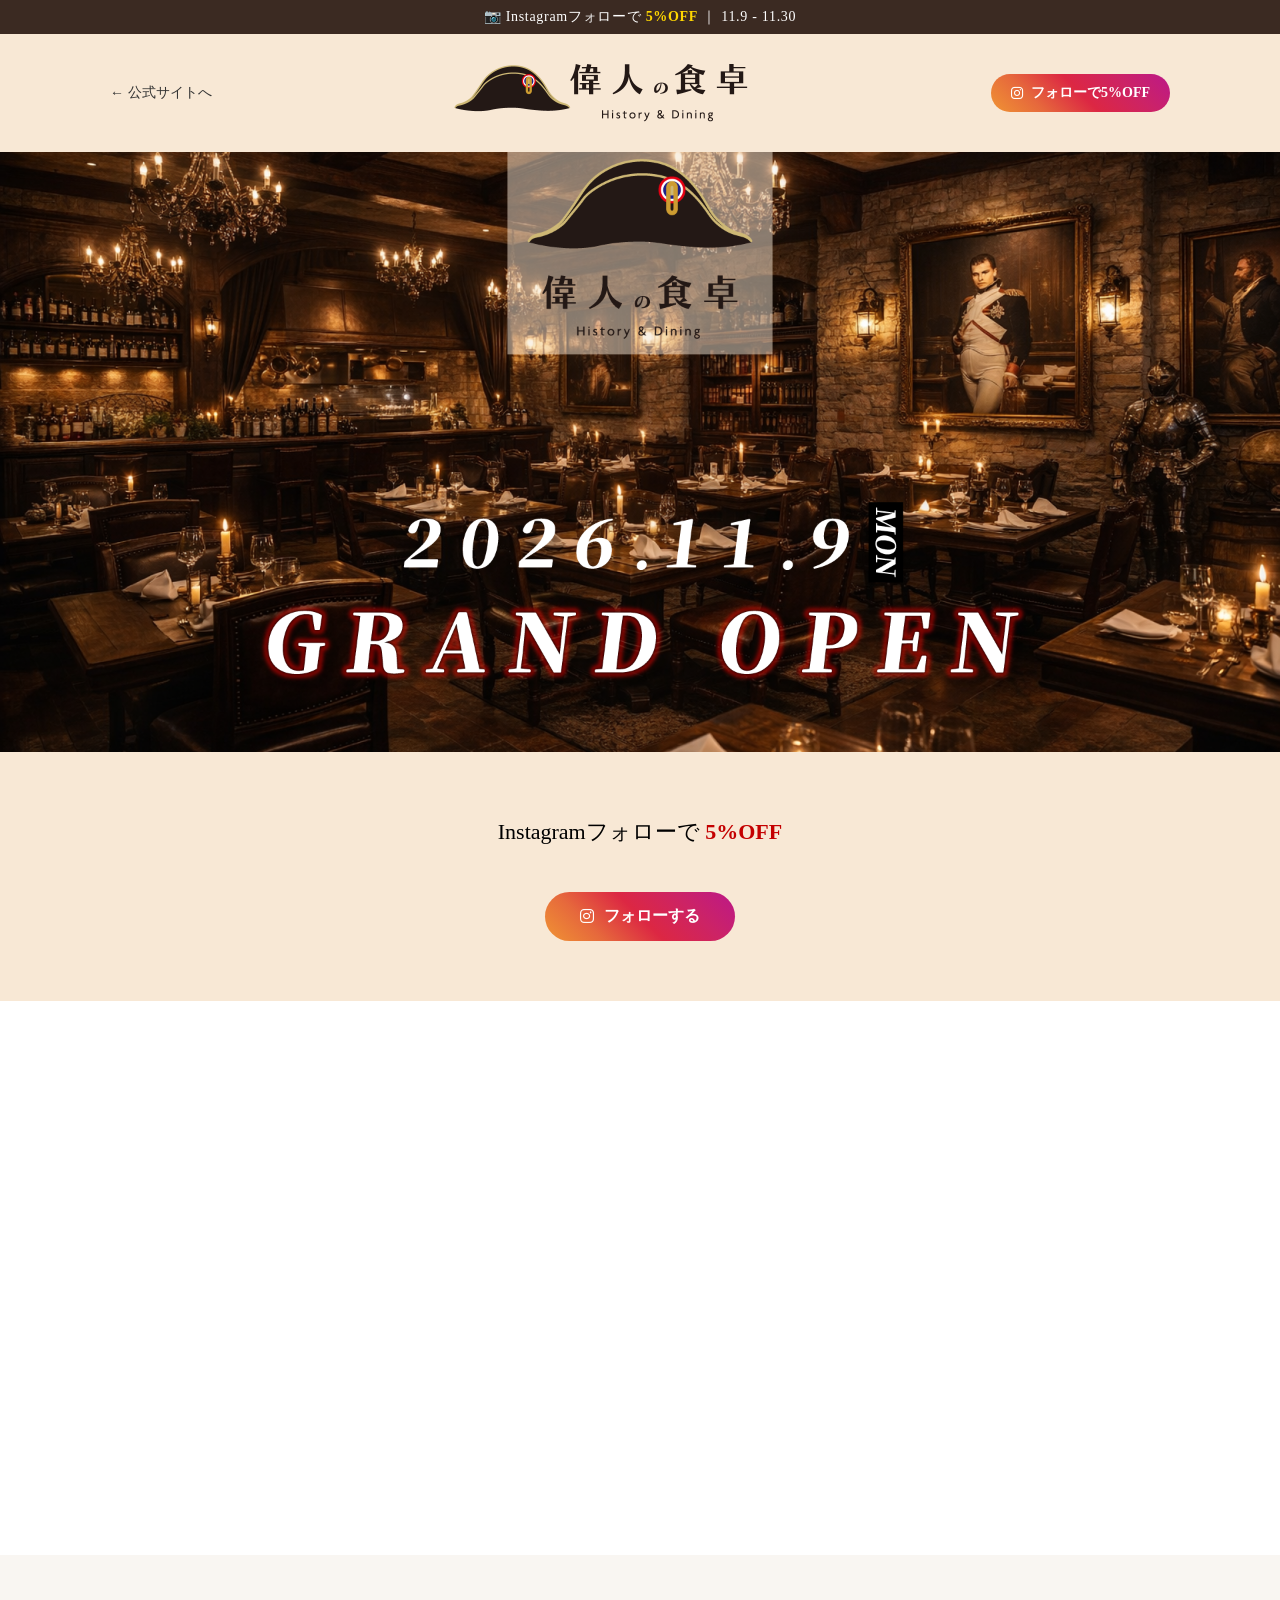
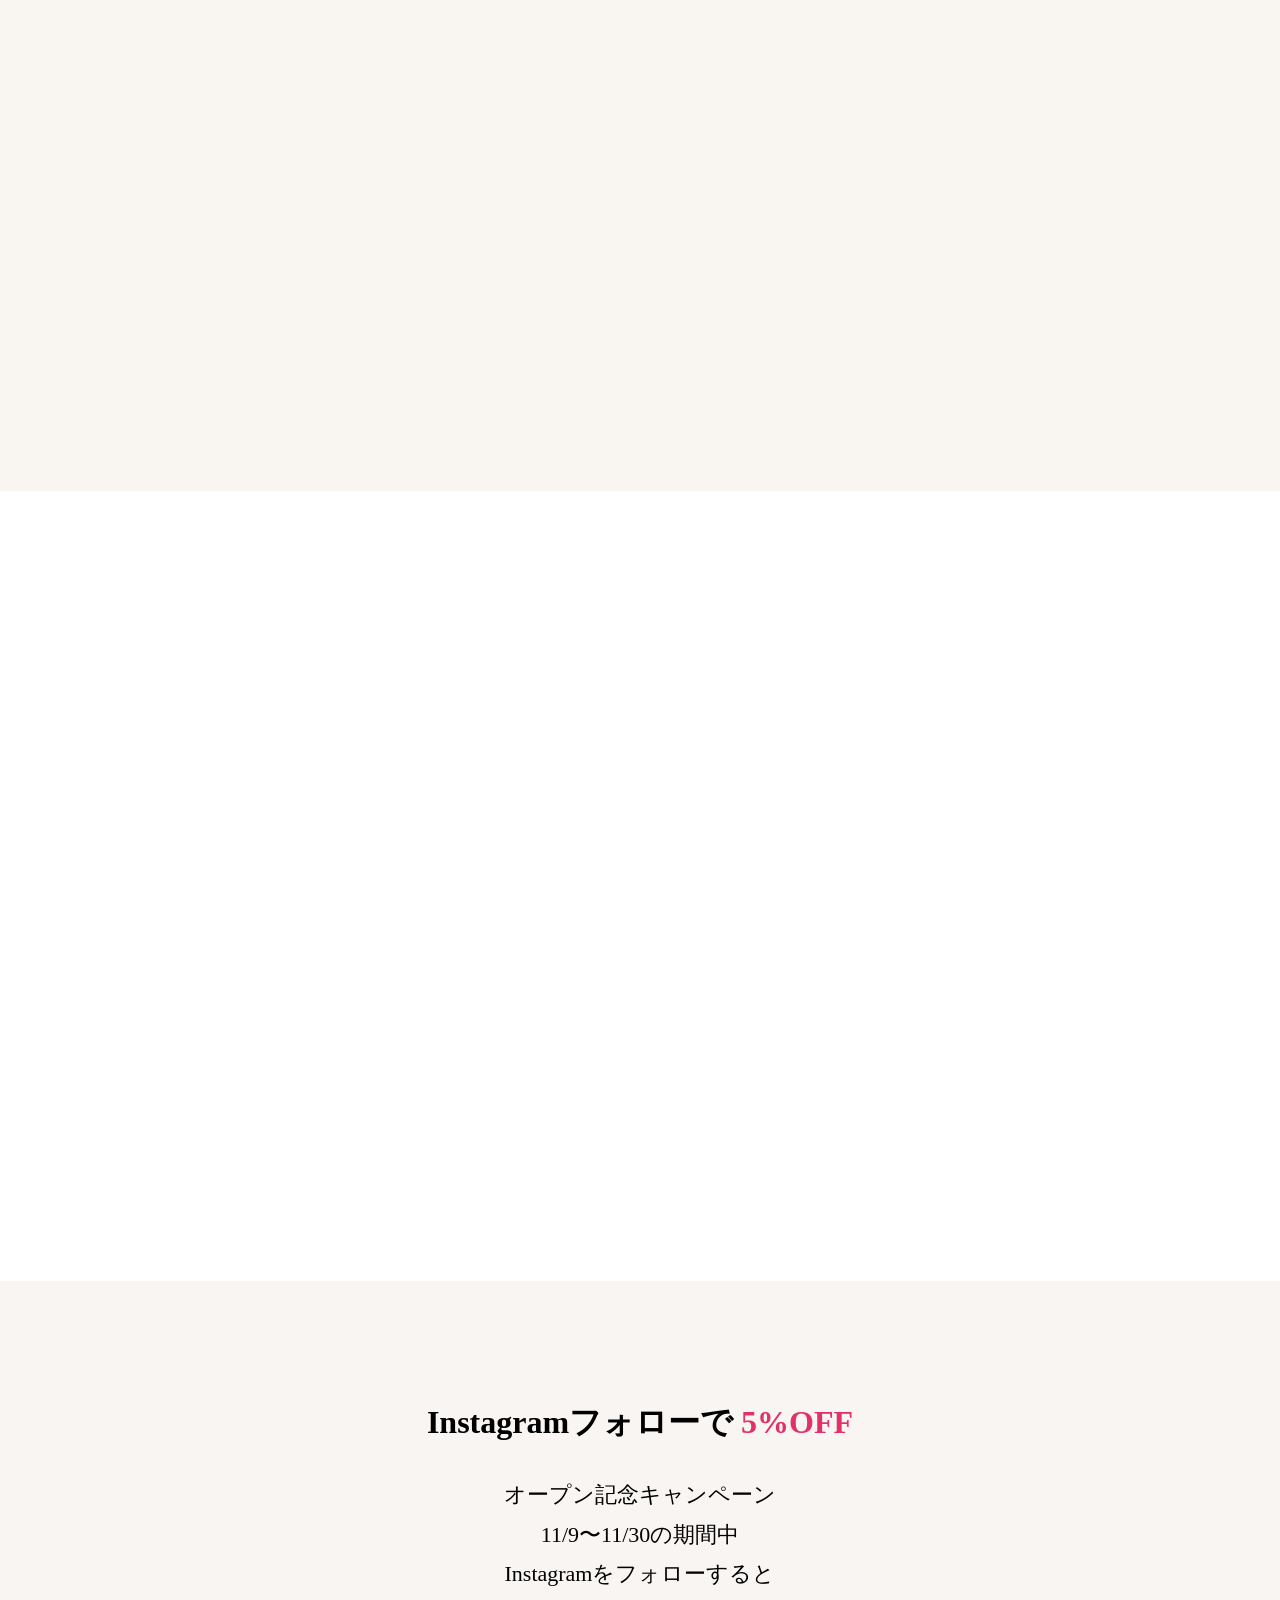
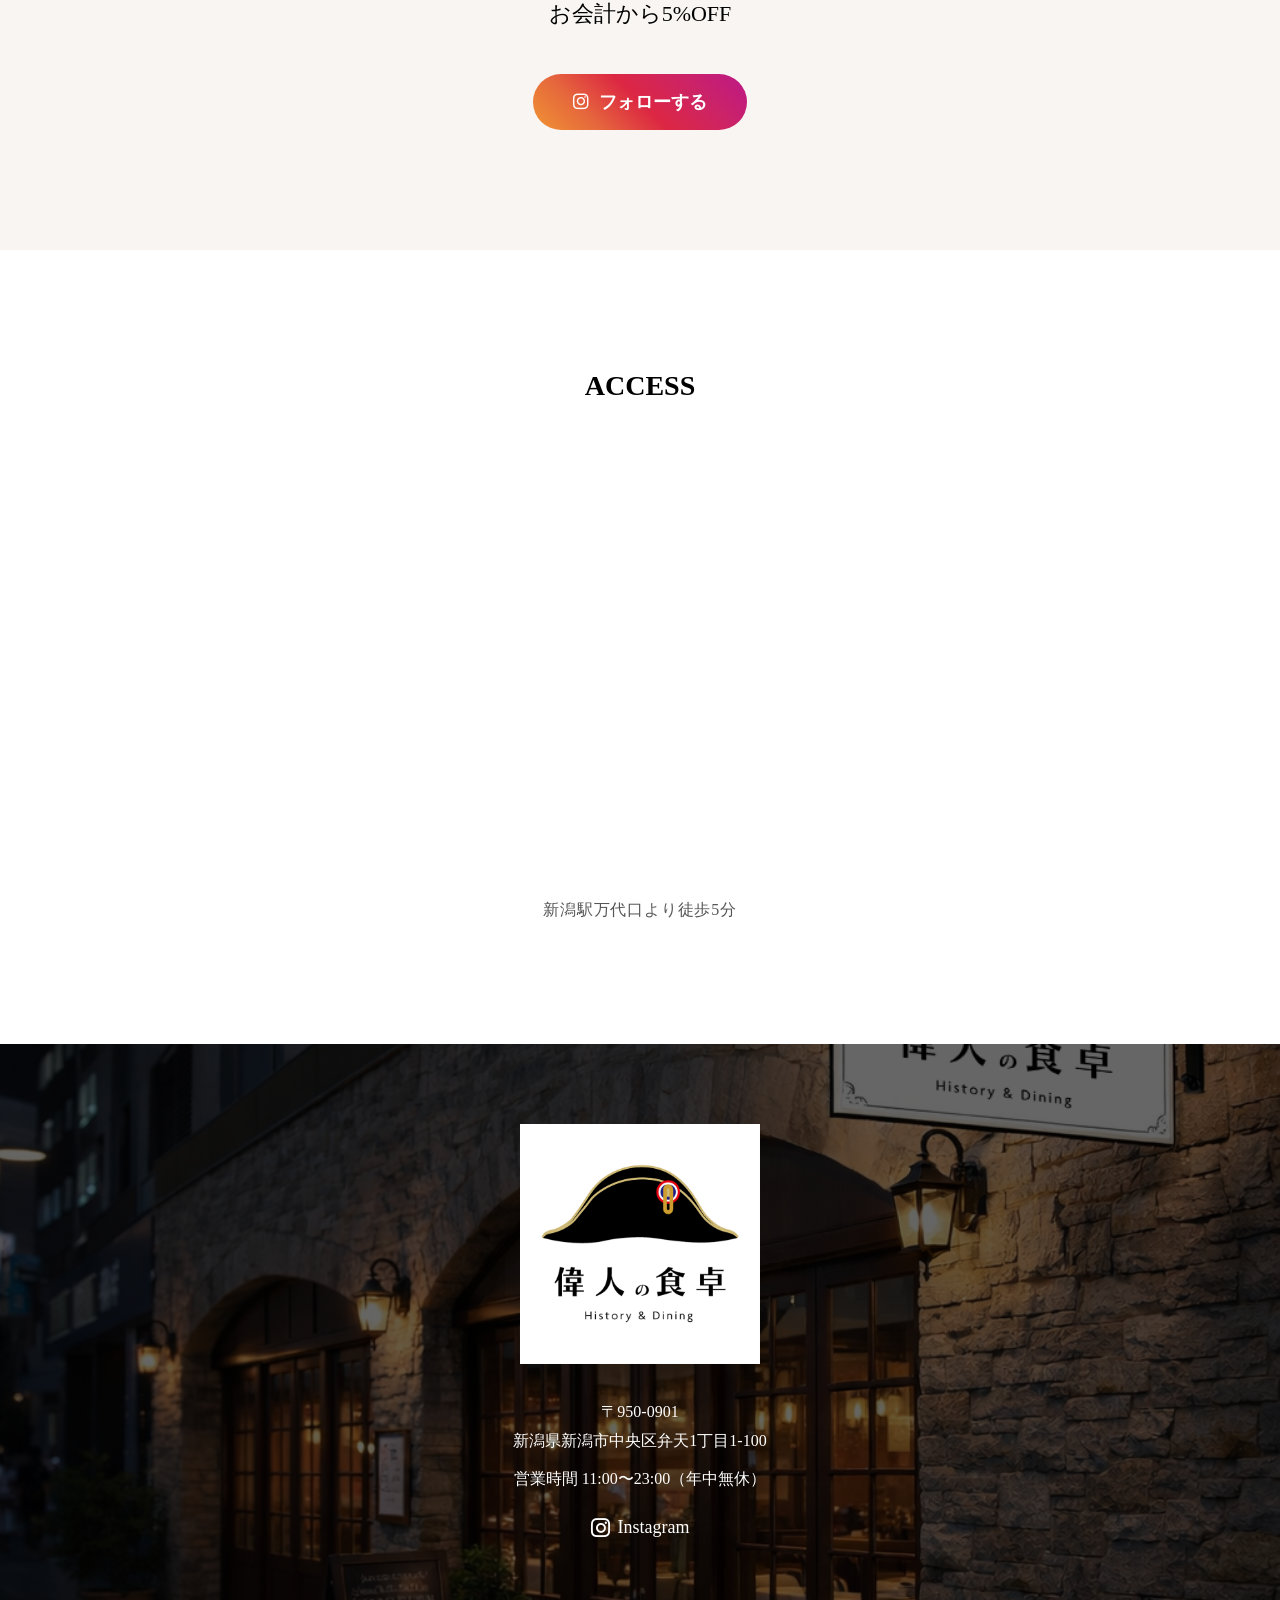
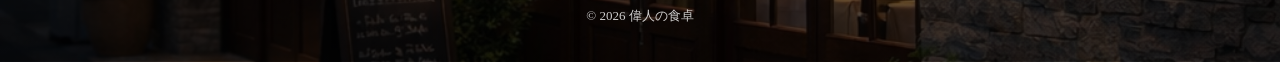
==== open.html @ 019349b6 "Add files via upload" ====
<!DOCTYPE html>

<html lang="ja">
	
<body>
	
<head>
<meta charset="UTF-8">
<meta name="viewport" content="width=device-width, initial-scale=1.0">

<title>偉人の食卓 OPEN</title>

<link rel="stylesheet" href="css/style.css">

<link rel="stylesheet"
href="https://cdnjs.cloudflare.com/ajax/libs/font-awesome/6.5.0/css/all.min.css">	
	
</head>
	
<div class="campaign-bar">
📷 Instagramフォローで <span>5%OFF</span> ｜ 11.9 - 11.30
</div>

<header class="lp-header">

<div class="lp-header-inner">

<a href="index.html" class="back-home">
← 公式サイトへ
</a>

<h1 class="logo">
<a href="index.html">
<img src="images/logo.png" alt="偉人の食卓">
</a>
</h1>

<a href="#" class="follow-btn">
<i class="fa-brands fa-instagram"></i>
フォローで5%OFF
</a>

</div>

</header>






<section class="lp-fv">

<picture>

<source srcset="images/main2phone.png" media="(max-width:768px)">

<img src="images/main2pc.png" alt="偉人の食卓 グランドオープン">

</picture>
<div class="scroll-down">
<span></span>
<p>SCROLL</p>
</div>
</section>

	

	
	
	
	
<section class="follow-area">

<p class="follow-text">
Instagramフォローで <span>5%OFF</span>
</p>

<a href="#" class="follow-big">
<i class="fa-brands fa-instagram"></i>
フォローする
</a>

</section>



<section class="open-info">

<h2 class="open-title fade-up">
GRAND OPEN
</h2>

<p class="open-date fade-up">
2026.11.9(Mon)
</p>

<p class="open-text fade-up">
2026年11月9日、新潟駅前に<br>
「偉人の食卓」がオープンします。<br><br>

歴史に名を残す偉人たちが愛した料理を<br>
現代の食卓で体験できる<br>
新しい洋食レストランです。
</p>

</section>

	
	
	
	
<section class="lp-concept">

<h2 class="concept-title fade-up">
CONCEPT
</h2>

<div class="concept-inner">

<div class="concept-text fade-up">

<h3>
偉人が愛した料理を、現代の食卓へ
</h3>

<p>
「偉人の食卓」では、歴史に名を残す偉人たちが愛した料理を現代のレシピで再現しています。<br><br>

ナポレオン、ルイ14世、マリー・アントワネットなど、時代を彩った人物たちの食文化を料理とともに体験できるレストランです。
</p>

</div>

<div class="concept-images fade-up">

	<img src="images/rui.jpg" alt="">
<img src="images/napoleon.jpg" alt="">
<img src="images/marie.jpg" alt="">

</div>

</div>

</section>

	
	
<section class="lp-menu">

<h2 class="menu-title fade-up">
MENU
</h2>

<div class="menu-list">

	<div class="menu-item fade-up">
<img src="images/menu3.png" alt="">
<h3>鴨のオレンジ煮</h3>
<p>
オーストリアからフランス王室へ嫁いだマリー・アントワネットが、故郷の味を懐かしんで好んだとされる料理。
</p>
</div>
	
	
	<div class="menu-item fade-up">
<img src="images/menu1.png" alt="">
<h3>鶏のマレンゴ風</h3>
<p>
1800年の「マレンゴの戦い」において、フランス皇帝ナポレオン・ボナパルトがオーストリア軍に勝利した直後に誕生したとされる伝説的な料理。
</p>
</div>
	
<div class="menu-item fade-up">
<img src="images/menu2.png" alt="">
<h3>プチポワ・フランセーズ</h3>
<p>
17世紀フランスの国王ルイ14世が熱狂的に愛したことで知られる、グリーンピースを使った伝統的な料理。
</p>
</div>


</div>

<div class="menu-more fade-up">
<a href="menu.html">メニューはこちら</a>
</div>	
	
</section>	
	
	
<section class="follow-section">

<h2 class="follow-title fade-up">
Instagramフォローで
<span>5%OFF</span>
</h2>

<p class="follow-text fade-up">
オープン記念キャンペーン<br>
11/9〜11/30の期間中<br>
Instagramをフォローすると<br>
お会計から5%OFF
</p>

<a href="#" class="follow-big-btn fade-up">
<i class="fa-brands fa-instagram"></i>
フォローする
</a>

</section>	
	
	
<section class="lp-access">

<h2 class="access-title fade-up">
ACCESS
</h2>

<div class="access-map fade-up">

<iframe
src="https://www.google.com/maps/embed?pb=!1m14!1m12!1m3!1d338.5856263870475!2d139.0594635821805!3d37.91265046499758!2m3!1f0!2f0!3f0!3m2!1i1024!2i768!4f13.1!5e0!3m2!1sja!2sjp!4v1773289952090!5m2!1sja!2sjp"
width="100%"
height="350"
style="border:0;"
allowfullscreen=""
loading="lazy">
</iframe>

</div>

<div class="access-info fade-up">


<p>
新潟駅万代口より徒歩5分
</p>

</div>

</section>	
	
	
<footer class="lp-footer">

<div class="footer-inner fade-up">

<img src="images/logo2.png" alt="偉人の食卓" class="footer-logo">

<p class="footer-address fade-up">
〒950-0901<br>
新潟県新潟市中央区弁天1丁目1-100
</p>

<p class="footer-time fade-up">
営業時間 11:00〜23:00（年中無休）
</p>

<a href="#" class="footer-insta fade-up">
<i class="fa-brands fa-instagram"></i>
Instagram
</a>

<p class="copyright fade-up">
© 2026 偉人の食卓
</p>

</div>

</footer>	
	
	
	


<script>

const fadeElements = document.querySelectorAll(".fade-up");

window.addEventListener("scroll", function(){

fadeElements.forEach(function(el){

const position = el.getBoundingClientRect().top;
const screenHeight = window.innerHeight;

if(position < screenHeight - 100){
el.classList.add("show");
}

});

});

</script>

</body>
</html>
---- css/style.css ----
*{
margin:0;
padding:0;
box-sizing:border-box;
}

body{
font-family: "Yu Mincho", "Hiragino Mincho ProN", serif;
}

/* ヘッダー */

.header{
background:#F8E8D5;
position:fixed;
top:0;
left:0;
width:100%;
z-index:1000;
}

.header-inner{
max-width:1100px;
margin:auto;
display:flex;
align-items:center;
justify-content:space-between;
padding:15px 20px;
}

/* ロゴ */

.logo img{
height:80px;
}

/* メニュー */

.nav ul{
display:flex;
align-items:center;
list-style:none;
gap:40px;
}

.nav a{
text-decoration:none;
color:#333;
font-size:15px;
letter-spacing:0.1em;
}

/* Instagram */

.insta i{
font-size:40px;
}

/* スマホ ☰ */

.menu-btn{
display:none;
font-size:28px;
cursor:pointer;
}


/* スマホ */

@media screen and (max-width:768px){

.nav{
display:none;
position:absolute;
top:70px;
left:0;
width:100%;
background:#F8E8D5;
}

.nav ul{
flex-direction:column;
text-align:center;
gap:20px;
padding:20px 0;
}

.menu-btn{
display:block;
}

.nav.active{
display:block;
}

}




.fv{
margin-top:120px;
overflow:hidden;
}

.fv picture img{
width:100%;
display:block;

/* アニメーション */
opacity:0;
transform:scale(1.05);

animation:fvFade 1.8s ease forwards;
}


/* アニメーション */

@keyframes fvFade{

0%{
opacity:0;
transform:scale(1.05);
}

100%{
opacity:1;
transform:scale(1);
}

}








.concept{
padding:120px 20px;
text-align:center;
}

.concept-title{
font-size:24px;
margin-bottom:20px;
}

.concept-text{
max-width:600px;
margin:0 auto 60px;
line-height:0.5;
	letter-spacing:0.05em;
}

p{
line-height:1.0;
}


/* 偉人写真 */

.concept-people{
display:flex;
justify-content:center;
gap:40px;
margin-top:40px;
}

.concept-people img{
width:160px !important;
height:160px !important;
object-fit:cover;
border-radius:50%;
}

@media(max-width:768px){

.concept-people{
gap:20px;
}

}

.concept{
padding:120px 20px;
text-align:center;

background-image:linear-gradient(rgba(0,0,0,0.4), rgba(0,0,0,0.4)),url("../images/tyuusei.jpeg");
background-size:cover;
background-position:center;
}


.concept{
color:white;
}


.fade-up{
opacity:0;
transform:translateY(40px);
transition:1s;
}

.fade-up.show{
opacity:1;
transform:translateY(0);
}




/* MENU */

.menu{
padding:120px 20px;
text-align:center;
background:#fff;
}

.menu-title{
font-size:28px;
margin-bottom:60px;
}

.menu-list{
display:flex;
justify-content:center;
gap:40px;
flex-wrap:wrap;
}

.menu-item{
width:250px;
}

.menu-item img{
width:100%;
border-radius:10px;
margin-bottom:15px;
}

.menu-item h3{
font-size:18px;
margin-bottom:10px;
}

.menu-item p{
font-size:14px;
color:#555;
}

/* メニューボタン */

.menu-more{
margin-top:50px;
}

.menu-more a{
display:inline-block;
padding:12px 30px;
border:1px solid #333;
text-decoration:none;
color:#333;
transition:0.3s;
}

.menu-more a:hover{
background:#333;
color:#fff;
}




@media(max-width:768px){

.menu-list{
flex-direction:column;
align-items:center;
}

}


.fade-up{
opacity:0;
transform:translateY(40px);
transition:1s;
}

.fade-up.show{
opacity:1;
transform:translateY(0);
}



/* NEWS */

.news{
padding:120px 20px;
background:#F4EFEA;
}

.news-title{
text-align:center;
font-size:28px;
margin-bottom:60px;
}

.news-item{
max-width:800px;
margin:auto;
display:flex;
align-items:center;
gap:30px;
text-decoration:none;
color:#333;
}

.news-img img{
width:200px;
border-radius:8px;
}

.news-date{
font-size:14px;
color:#777;
margin-bottom:8px;
}

.news-head{
font-size:18px;
}

/* hover */

.news-item:hover{
opacity:0.7;
}


@media(max-width:768px){

.news-item{
flex-direction:column;
text-align:center;
}

.news-img img{
width:100%;
max-width:300px;
}

}

html{
scroll-behavior:smooth;
}




/* ACCESS */

.access{
padding:120px 20px;
text-align:center;
background:#fff;
}

.access-title{
font-size:28px;
margin-bottom:60px;
}

.access-map{
max-width:900px;
margin:auto;
}

.access-map iframe{
width:100%;
height:400px;
border-radius:10px;
}

.access-info{
margin-top:25px;
font-size:16px;
color:#555;
letter-spacing:0.05em;
}

/* FOOTER */

.footer{
padding:100px 20px;
text-align:center;
color:#fff;

background-image:
linear-gradient(rgba(0,0,0,0.6), rgba(0,0,0,0.6)),
url("../images/gaikan.png");

background-size:cover;
background-position:center;
}

.footer-inner{
max-width:800px;
margin:auto;
}

.footer-logo img{
height:240px;
margin-bottom:30px;
}

.footer-address{
line-height:1.8;
margin-bottom:15px;
}

.footer-time{
margin-bottom:30px;
}

.footer-sns i{
font-size:30px;
margin-bottom:40px;
}

.footer-sns a{
color:white;
}

.footer-copy{
font-size:14px;
opacity:0.8;
}








/* キャンペーンバー */

.campaign-bar{
background:#3b2a22;
color:#fff;
text-align:center;
font-size:14px;
padding:8px 10px;
letter-spacing:0.05em;
}

.campaign-bar span{
color:#ffd700;
font-weight:bold;
}

.campaign-bar span{
animation:flash 1.5s infinite;
}

@keyframes flash{
0%{opacity:1;}
50%{opacity:0.5;}
100%{opacity:1;}
}

/* LPヘッダー */

.lp-header{
background:#F8E8D5;
position:sticky;
top:0;
z-index:1000;
}

.lp-header .logo img{
height:80px;
}

.lp-header-inner{
max-width:1100px;
margin:auto;
padding:15px 20px;

display:flex;
align-items:center;
justify-content:space-between;
gap:20px;
}

.follow-btn{
display:flex;
align-items:center;
gap:8px;

background:linear-gradient(45deg,#f09433,#e6683c,#dc2743,#cc2366,#bc1888);

color:#fff;
text-decoration:none;
	

padding:10px 20px;
border-radius:30px;
font-size:14px;
font-weight:bold;

transition:0.3s;
	
}

.follow-btn:hover{
transform:translateY(-2px);
opacity:0.9;
}

/* スマホ */

@media (max-width:768px){

.lp-header-inner{
padding:10px 15px;
}

.lp-header .logo img{
height:40px;
}

.follow-btn{
font-size:12px;
padding:8px 14px;
}

.campaign-bar{
font-size:12px;
padding:6px;
}

}



/* LPファーストビュー */

.lp-fv img{
width:100%;
display:block;
}

/* フォローエリア */

.follow-area{
text-align:center;
padding:60px 20px;
background:#F8E8D5;
}

.follow-text{
font-size:22px;
margin-bottom:25px;
}

.follow-text span{
color:#c40000;
font-weight:bold;
}

.follow-big{
display:inline-flex;
align-items:center;
gap:10px;

background:linear-gradient(45deg,#f09433,#e6683c,#dc2743,#cc2366,#bc1888);

color:white;
text-decoration:none;
padding:14px 35px;
border-radius:30px;
font-weight:bold;
font-size:16px;
	animation:followPulse 2s infinite;
}



@media (max-width:768px){

.follow-text{
font-size:18px;
}

.follow-big{
font-size:14px;
padding:12px 25px;
}

}




.lp-fv img{
width:100%;
display:block;

opacity:0;
transform:scale(1.05);

animation:fvFade 2s ease forwards;
}

@keyframes fvFade{

0%{
opacity:0;
transform:scale(1.05);
}

100%{
opacity:1;
transform:scale(1);
}

}





.follow-area{
text-align:center;
padding:60px 20px;
background:#F8E8D5;

opacity:0;
transform:translateY(30px);

animation:followFade 1s ease forwards;
animation-delay:1.5s;
}

@keyframes followFade{

0%{
opacity:0;
transform:translateY(30px);
}

100%{
opacity:1;
transform:translateY(0);
}

}



/* OPEN告知 */

.open-info{
text-align:center;
padding:120px 20px;
background:#fff;
}

.open-title{
font-size:28px;
letter-spacing:0.2em;
margin-bottom:20px;
}

.open-date{
font-size:40px;
font-weight:bold;
margin-bottom:30px;
}

.open-text{
max-width:600px;
margin:auto;
line-height:2;
}



@media(max-width:768px){

.open-date{
font-size:30px;
}

.open-text{
font-size:14px;
}

}





/* LP CONCEPT */

.lp-concept{
padding:120px 20px;
background:#f9f6f2;
}

.concept-title{
text-align:center;
font-size:28px;
margin-bottom:60px;
}

.concept-inner{
max-width:1100px;
margin:auto;

display:flex;
align-items:center;
gap:60px;
}

.concept-text{
flex:1;
line-height:2;
}

.concept-text h3{
font-size:22px;
margin-bottom:20px;
}

.concept-images{
flex:1;

display:flex;
gap:20px;
justify-content:center;
}

.concept-images img{
width:120px;
height:120px;

object-fit:cover;
border-radius:50%;
}




@media(max-width:768px){

.concept-inner{
flex-direction:column;
text-align:center;
}

.concept-images img{
width:100px;
height:100px;
}

}




/* LP MENU */

.lp-menu{
padding:120px 20px;
text-align:center;
background:#fff;
}

.menu-title{
font-size:28px;
margin-bottom:60px;
}

.menu-list{
max-width:1100px;
margin:auto;

display:flex;
justify-content:center;
gap:40px;
}

.menu-item{
width:300px;
}

.menu-item img{
width:100%;
border-radius:10px;
margin-bottom:20px;
}

.menu-item h3{
font-size:20px;
margin-bottom:10px;
}

.menu-item p{
font-size:14px;
line-height:1.8;
color:#555;
}



@media(max-width:768px){

.menu-list{
flex-direction:column;
align-items:center;
}

.menu-item{
width:90%;
}

}




/* Instagramフォロー */

.follow-section{
padding:120px 20px;
text-align:center;
background:#f8f5f2;
}

.follow-title{
font-size:32px;
margin-bottom:30px;
}

.follow-title span{
color:#e1306c;
}

.follow-text{
line-height:1.8;
margin-bottom:40px;
}

/* 大きいフォローボタン */

.follow-big-btn{
display:inline-flex;
align-items:center;
gap:10px;

padding:16px 40px;

background:linear-gradient(
45deg,
#f09433,
#e6683c,
#dc2743,
#cc2366,
#bc1888
);

color:#fff;
text-decoration:none;
font-weight:bold;

border-radius:50px;

font-size:18px;

transition:0.3s;
}

.follow-big-btn:hover{
transform:translateY(-3px);
opacity:0.9;
}


.follow-big-btn{
animation:followPulse 2s infinite;
}

@keyframes followPulse{

0%{transform:scale(1);}
50%{transform:scale(1.05);}
100%{transform:scale(1);}

}



/* LP ACCESS */

.lp-access{
padding:120px 20px;
text-align:center;
background:#fff;
}

.access-title{
font-size:28px;
margin-bottom:50px;
}

.access-map{
max-width:900px;
margin:0 auto 40px;
}

.access-info h3{
font-size:20px;
margin-bottom:10px;
}

.access-info p{
line-height:1.8;
}


/* LP FOOTER */

.lp-footer{

background-image:
linear-gradient(rgba(0,0,0,0.6),rgba(0,0,0,0.6)),
url("../images/gaikan.png");

background-size:cover;
background-position:center;

color:#fff;
text-align:center;

padding:80px 20px;
}

.footer-inner{
max-width:900px;
margin:auto;
}

.footer-logo{
height:240px;
margin-bottom:30px;
}

.footer-address{
line-height:1.8;
margin-bottom:15px;
}

.footer-time{
margin-bottom:30px;
}

.footer-insta{
display:inline-flex;
align-items:center;
gap:8px;

color:#fff;
text-decoration:none;

font-size:18px;
margin-bottom:30px;
}

.footer-insta i{
font-size:22px;
}

.footer-insta:hover{
opacity:0.7;
}

.copyright{
font-size:13px;
opacity:0.8;
}



/* LP ヘッダー戻る */

.back-home{
font-size:14px;
text-decoration:none;
color:#333;
}

.back-home:hover{
opacity:0.6;
}



/* スクロール矢印 */

.scroll-down{

position:absolute;
bottom:40px;
left:50%;

transform:translateX(-50%);

text-align:center;
color:white;

}

.scroll-down span{

display:block;

width:20px;
height:20px;

border-bottom:2px solid white;
border-right:2px solid white;

transform:rotate(45deg);

margin:0 auto;

animation:arrowMove 2s infinite;

}

.scroll-down p{

font-size:12px;
letter-spacing:0.2em;
margin-top:8px;

}

/* 矢印アニメーション */

@keyframes arrowMove{

0%{
transform:rotate(45deg) translate(0,0);
opacity:0;
}

50%{
opacity:1;
}

100%{
transform:rotate(45deg) translate(10px,10px);
opacity:0;
}

}

.fv{
position:relative;
}
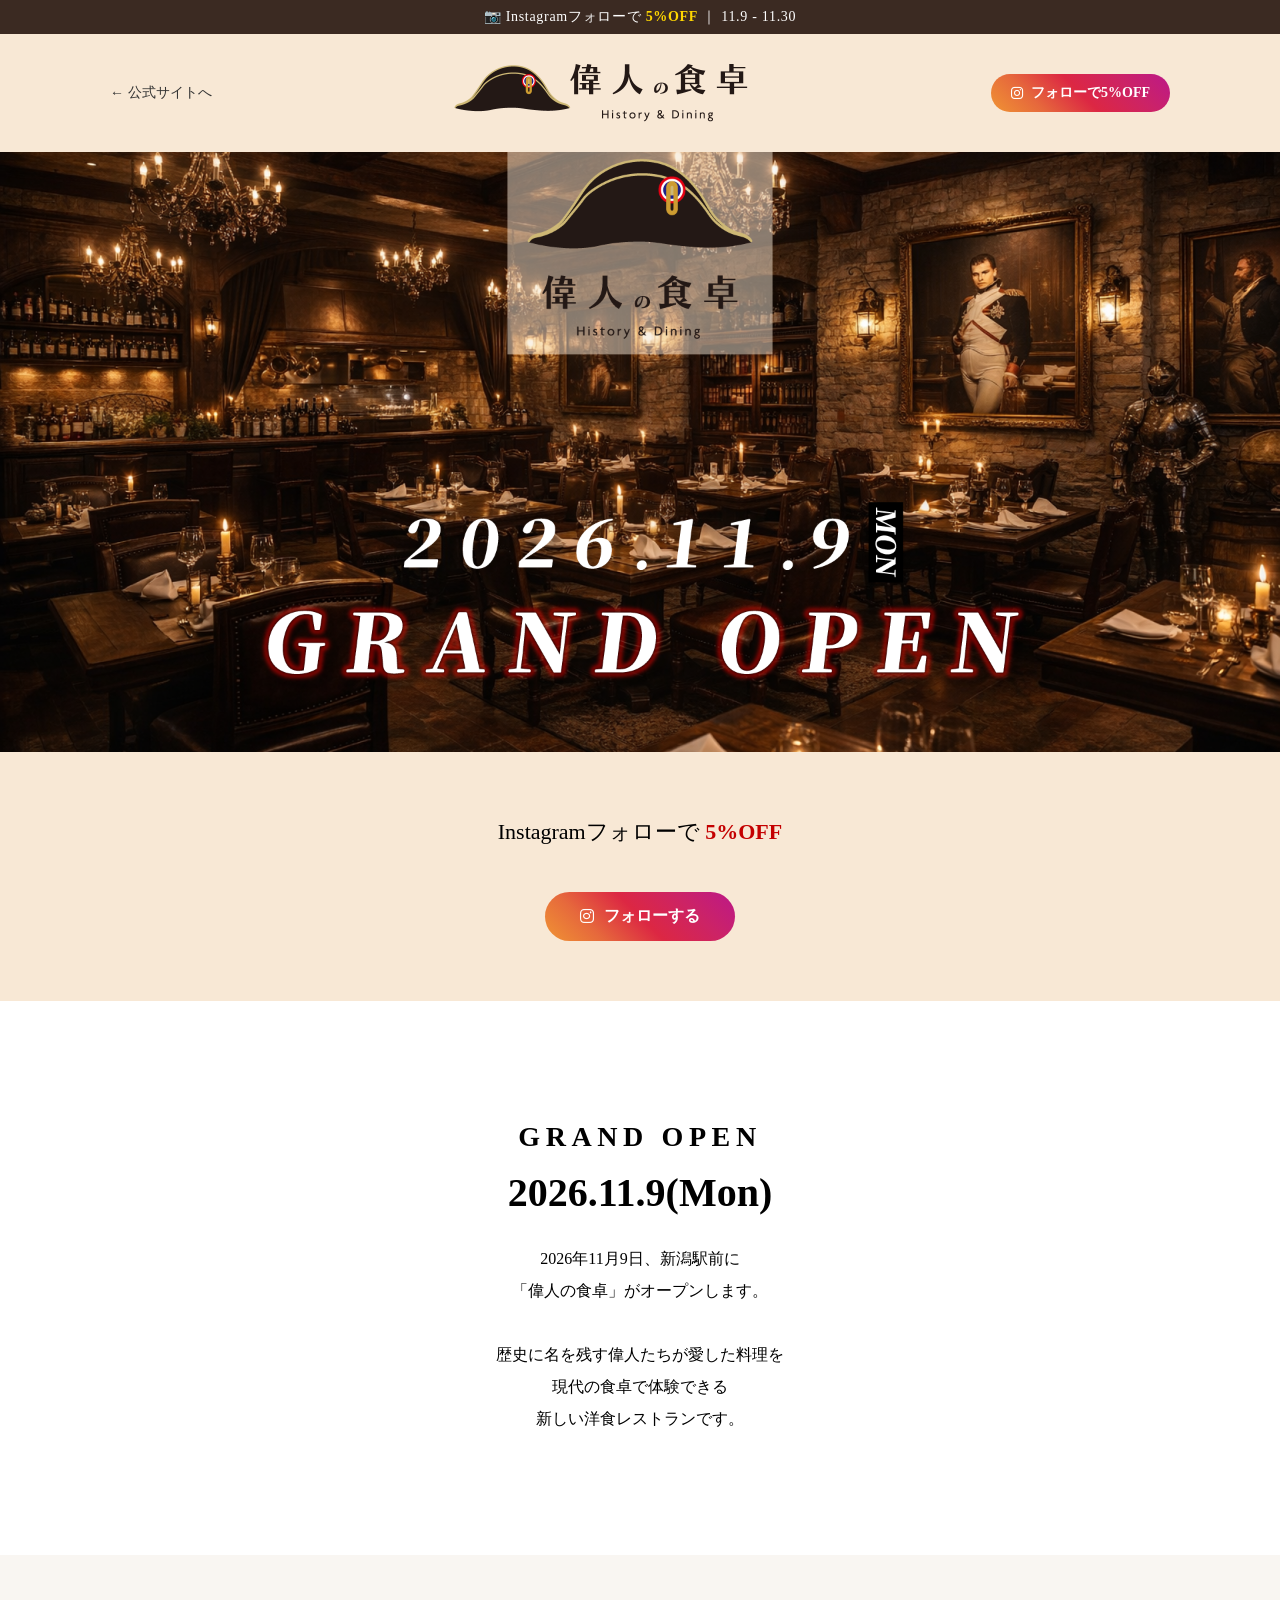
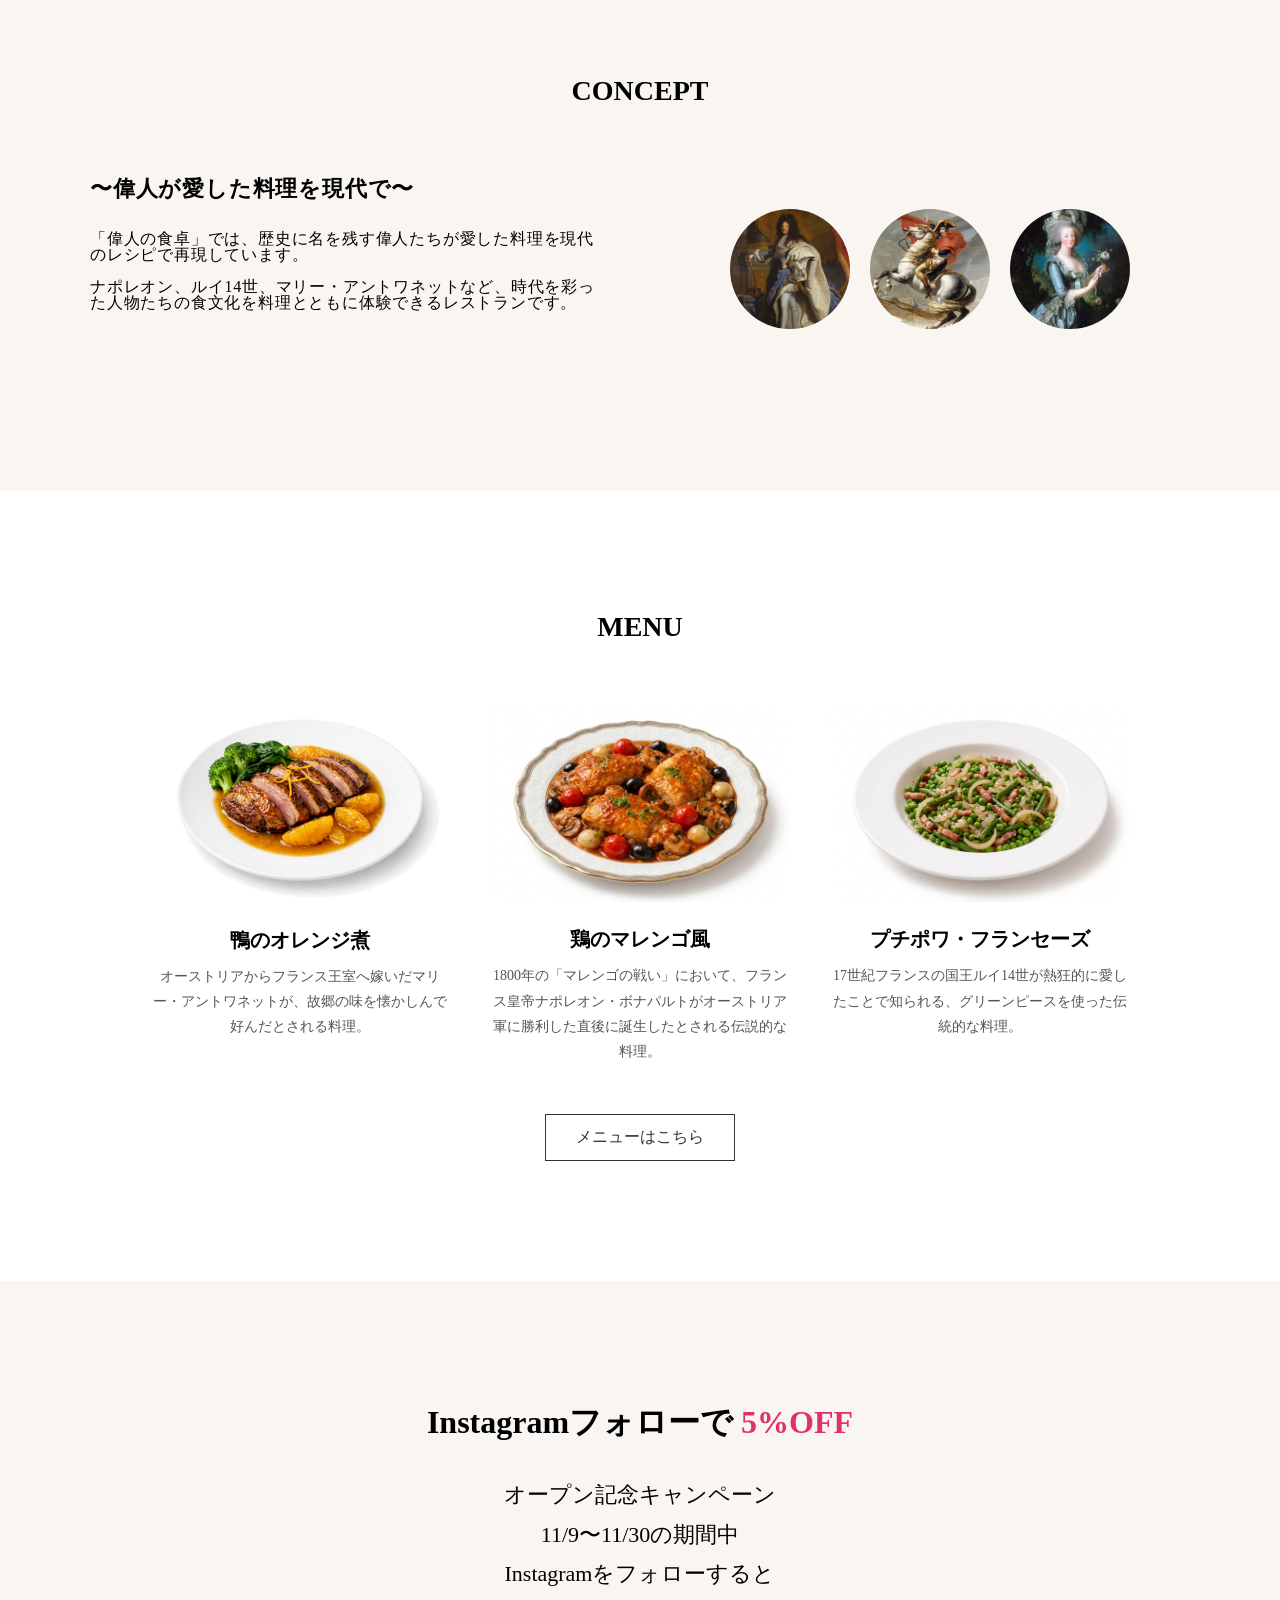
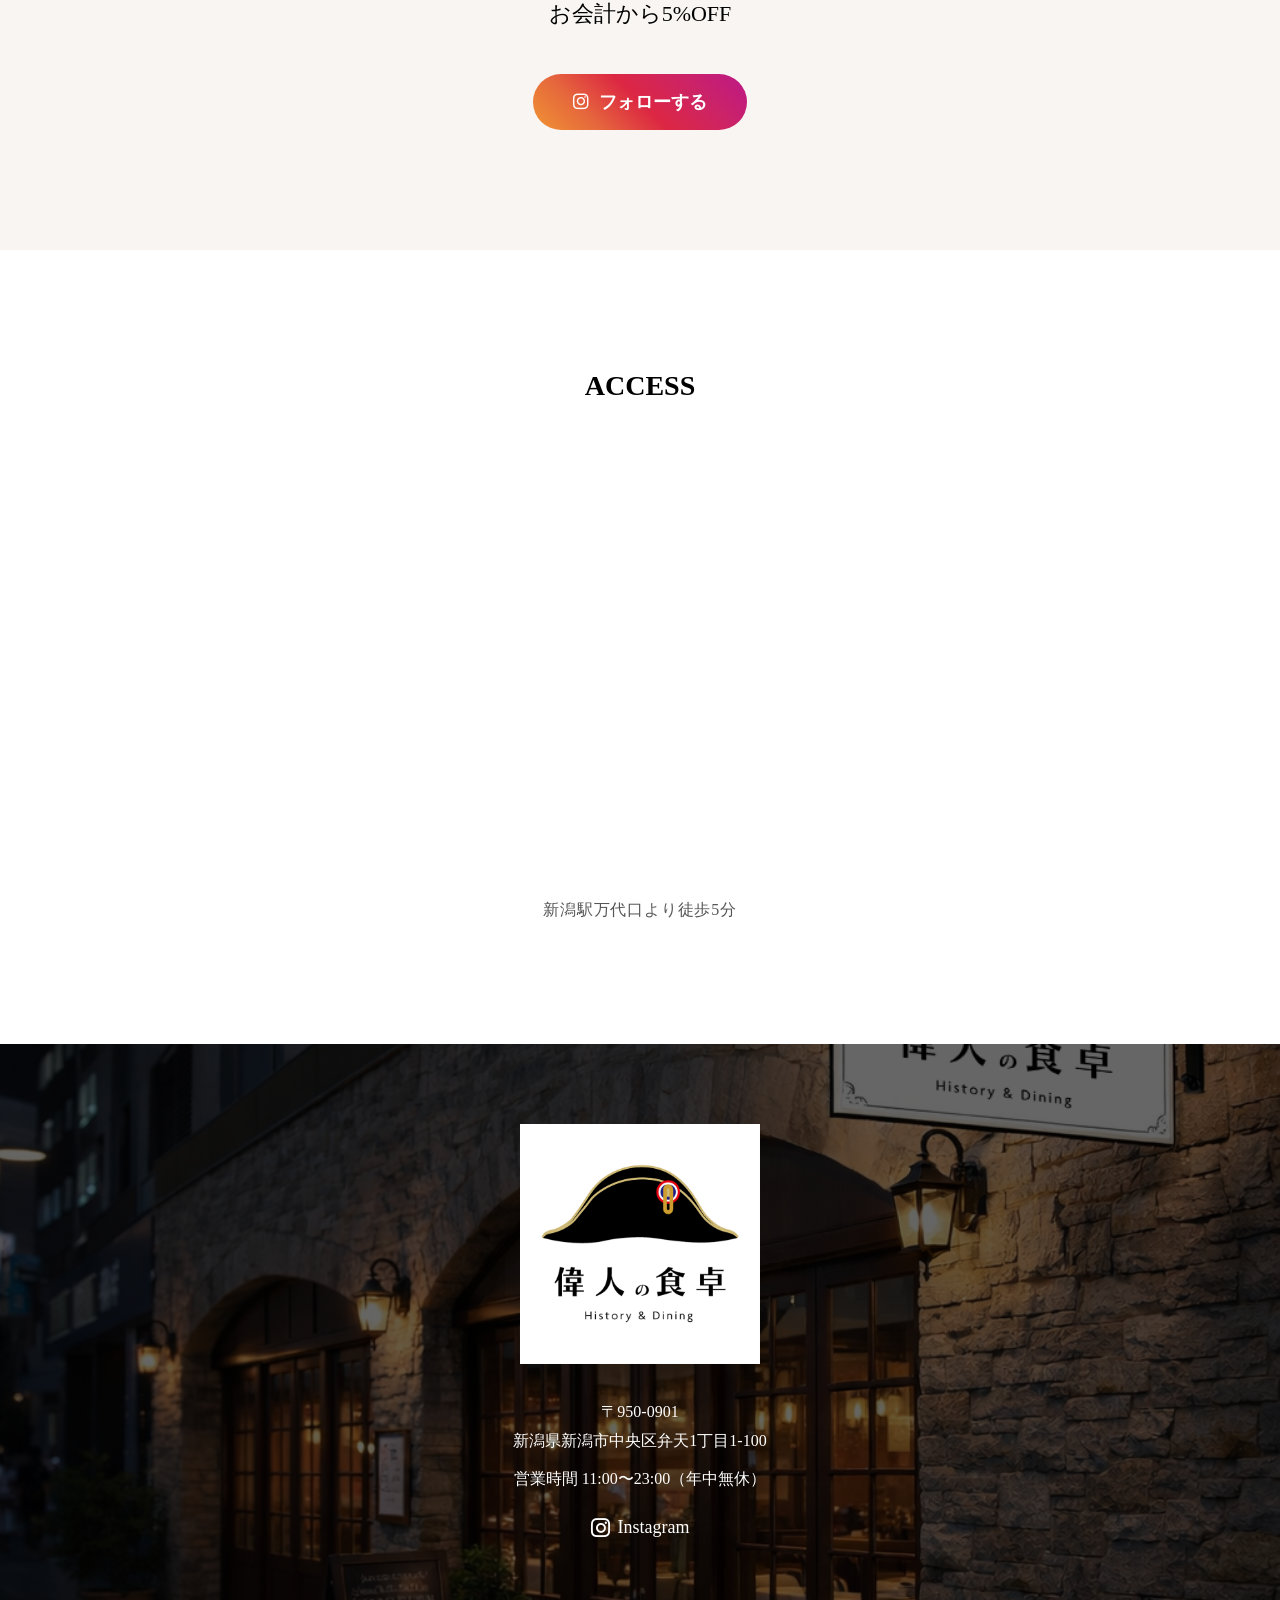
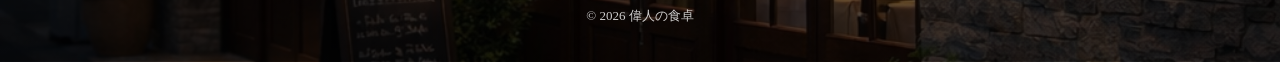
==== commit 616d5f9d: "Add files via upload" ====
--- a/open.html
+++ b/open.html
@@ -35,7 +35,7 @@
 </a>
 </h1>
 
-<a href="#" class="follow-btn">
+<a href="https://www.instagram.com/ijin_no_syokutaku?igsh=dzR2eXVkNWtzcG1s&utm_source=qr" class="follow-btn">
 <i class="fa-brands fa-instagram"></i>
 フォローで5%OFF
 </a>
@@ -53,7 +53,7 @@
 
 <picture>
 
-<source srcset="images/main2phone.png" media="(max-width:768px)">
+<source srcset="images/main2phonekai.png" media="(max-width:768px)">
 
 <img src="images/main2pc.png" alt="偉人の食卓 グランドオープン">
 
@@ -76,7 +76,7 @@
 Instagramフォローで <span>5%OFF</span>
 </p>
 
-<a href="#" class="follow-big">
+<a href="https://www.instagram.com/ijin_no_syokutaku?igsh=dzR2eXVkNWtzcG1s&utm_source=qr" class="follow-big">
 <i class="fa-brands fa-instagram"></i>
 フォローする
 </a>
@@ -121,7 +121,7 @@
 <div class="concept-text fade-up">
 
 <h3>
-偉人が愛した料理を、現代の食卓へ
+〜偉人が愛した料理を現代で〜
 </h3>
 
 <p>
@@ -203,7 +203,7 @@
 お会計から5%OFF
 </p>
 
-<a href="#" class="follow-big-btn fade-up">
+<a href="https://www.instagram.com/ijin_no_syokutaku?igsh=dzR2eXVkNWtzcG1s&utm_source=qr" class="follow-big-btn fade-up">
 <i class="fa-brands fa-instagram"></i>
 フォローする
 </a>
@@ -257,7 +257,7 @@
 営業時間 11:00〜23:00（年中無休）
 </p>
 
-<a href="#" class="footer-insta fade-up">
+<a href="https://www.instagram.com/ijin_no_syokutaku?igsh=dzR2eXVkNWtzcG1s&utm_source=qr" class="footer-insta fade-up">
 <i class="fa-brands fa-instagram"></i>
 Instagram
 </a>
--- a/css/style.css
+++ b/css/style.css
@@ -69,10 +69,19 @@
 
 @media screen and (max-width:768px){
 
+	.logo img{
+height:40px;
+}
+	
+.header{
+height:60px;
+padding:0 15px;
+}
+
 .nav{
 display:none;
 position:absolute;
-top:70px;
+top:60px;
 left:0;
 width:100%;
 background:#F8E8D5;
@@ -92,15 +101,32 @@
 .nav.active{
 display:block;
 }
-
-}
-
+.fv{
+margin-top:60px;
+}
+}
 
 
 
 .fv{
 margin-top:120px;
 overflow:hidden;
+}
+
+@media screen and (max-width:768px){
+
+.header{
+height:60px;
+}
+
+.header-inner{
+padding:5px 15px;
+}
+
+.fv{
+margin-top:60px;
+}
+
 }
 
 .fv picture img{
@@ -165,13 +191,13 @@
 .concept-people{
 display:flex;
 justify-content:center;
-gap:40px;
-margin-top:40px;
+gap:20px;
+margin-top:20px;
 }
 
 .concept-people img{
-width:160px !important;
-height:160px !important;
+width:120px !important;
+height:120px !important;
 object-fit:cover;
 border-radius:50%;
 }
@@ -182,6 +208,19 @@
 gap:20px;
 }
 
+.concept-title{
+font-size:20px;
+}
+
+.concept-text{
+font-size:14px;
+}
+
+p{
+font-size:14px;
+}
+	
+	
 }
 
 .concept{
@@ -535,11 +574,11 @@
 }
 
 .lp-header .logo img{
-height:40px;
+height:30px;
 }
 
 .follow-btn{
-font-size:12px;
+font-size:10px;
 padding:8px 14px;
 }
 
@@ -774,6 +813,19 @@
 height:100px;
 }
 
+	
+	.concept-title{
+font-size:22px;
+}
+
+.concept-text h3{
+font-size:18px;
+}
+
+.concept-text{
+font-size:14px;
+}
+	
 }
 
 
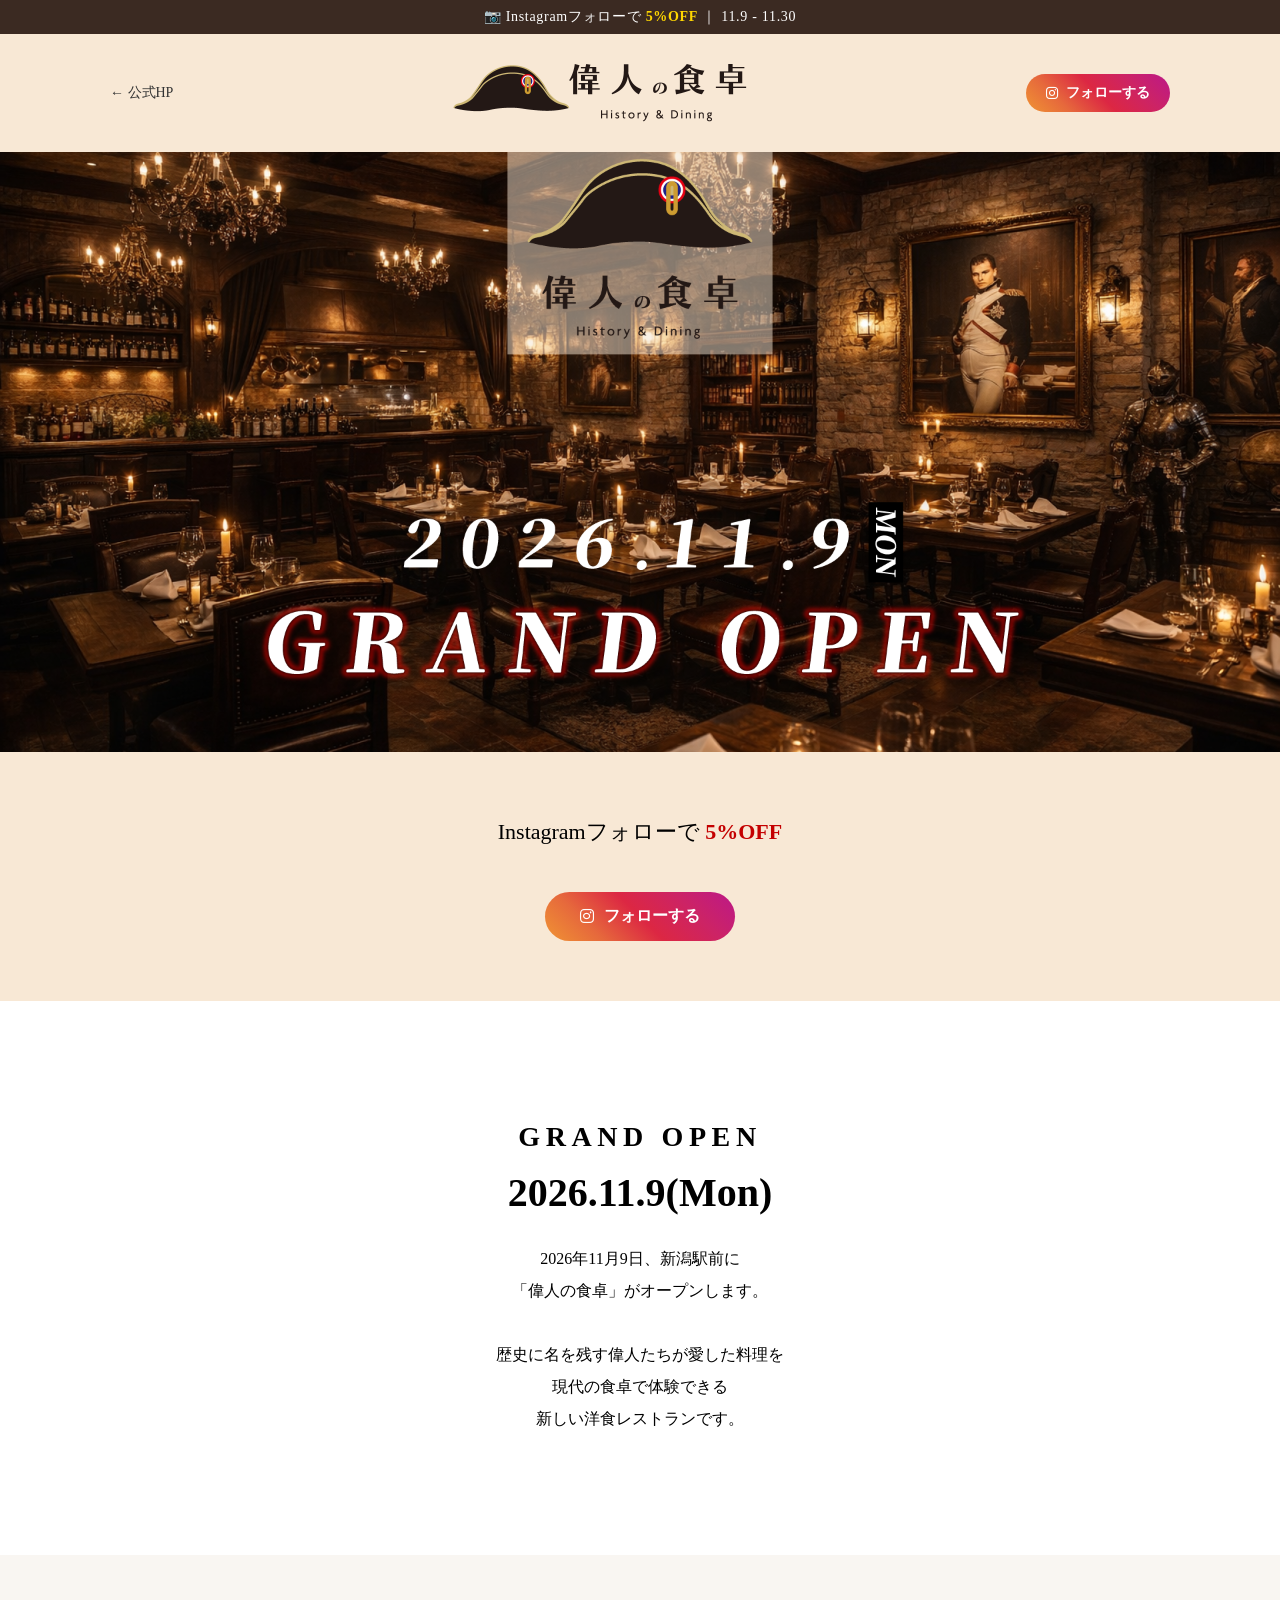
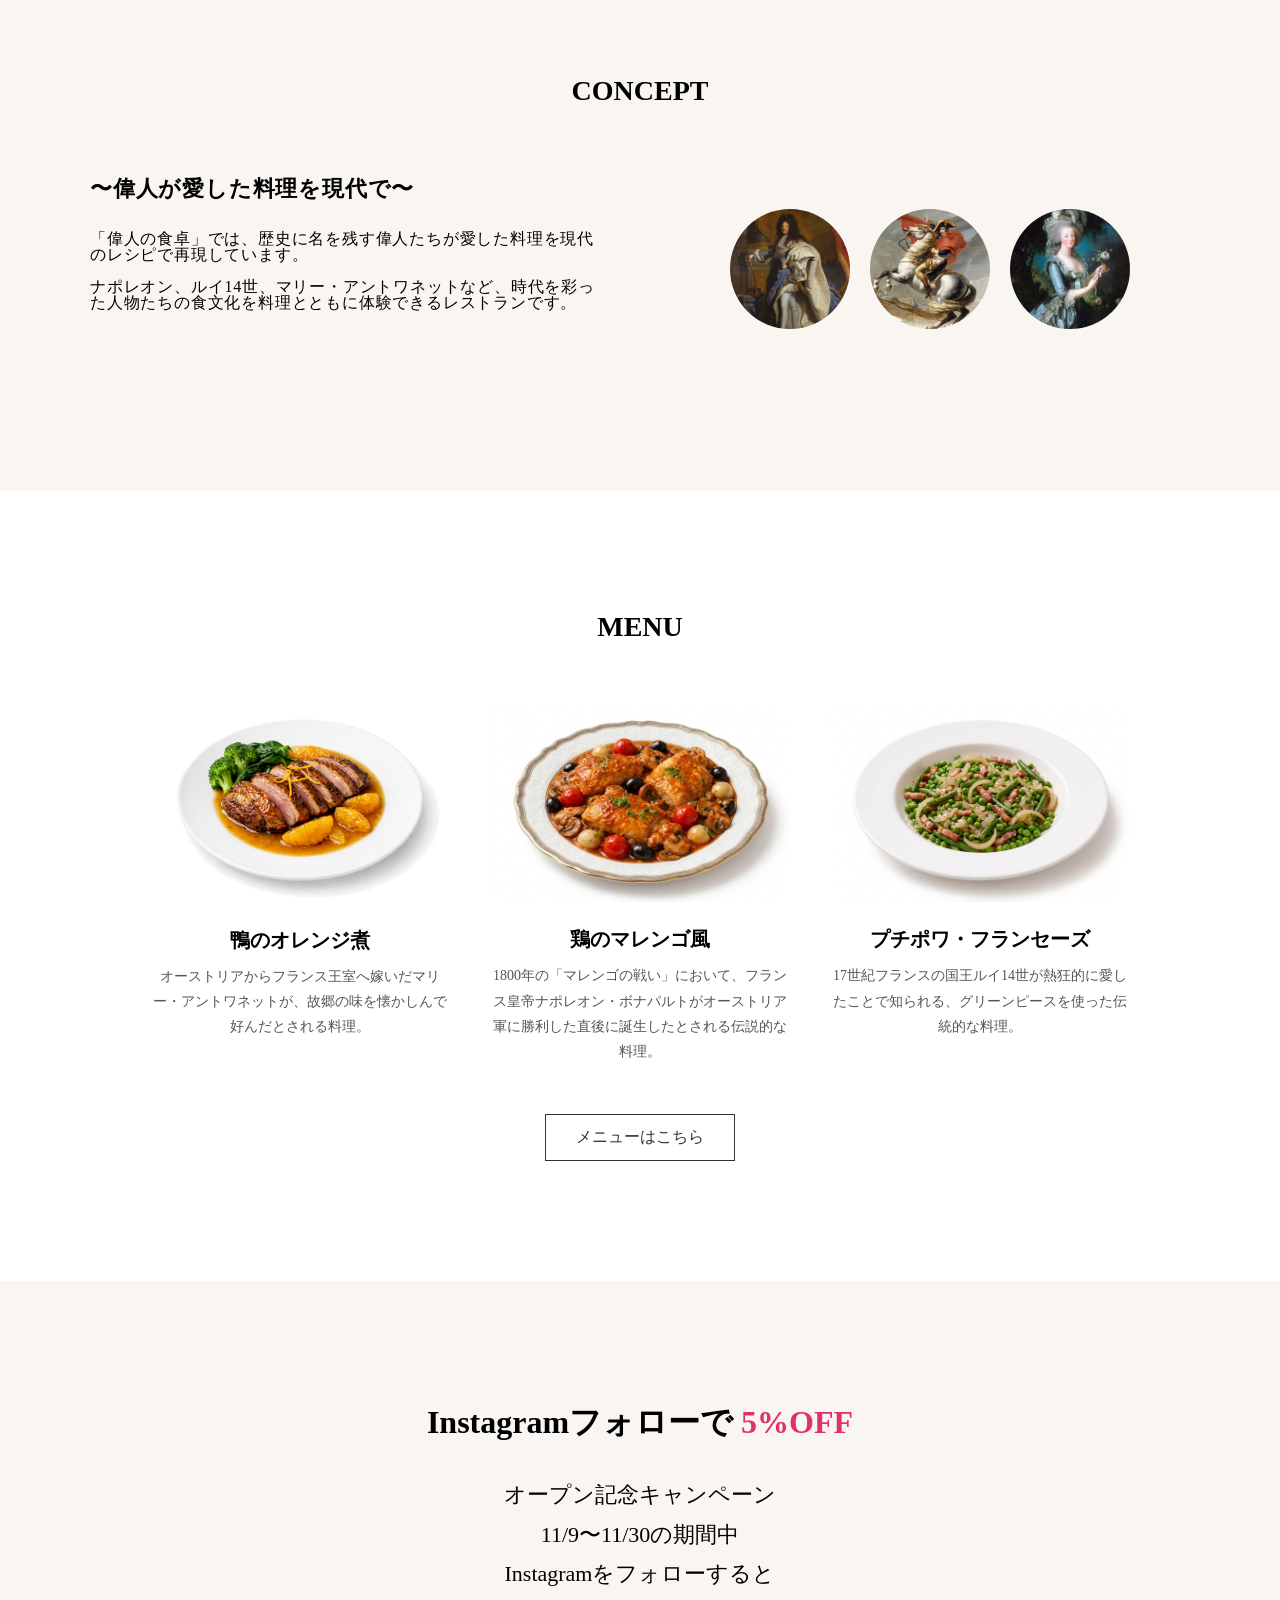
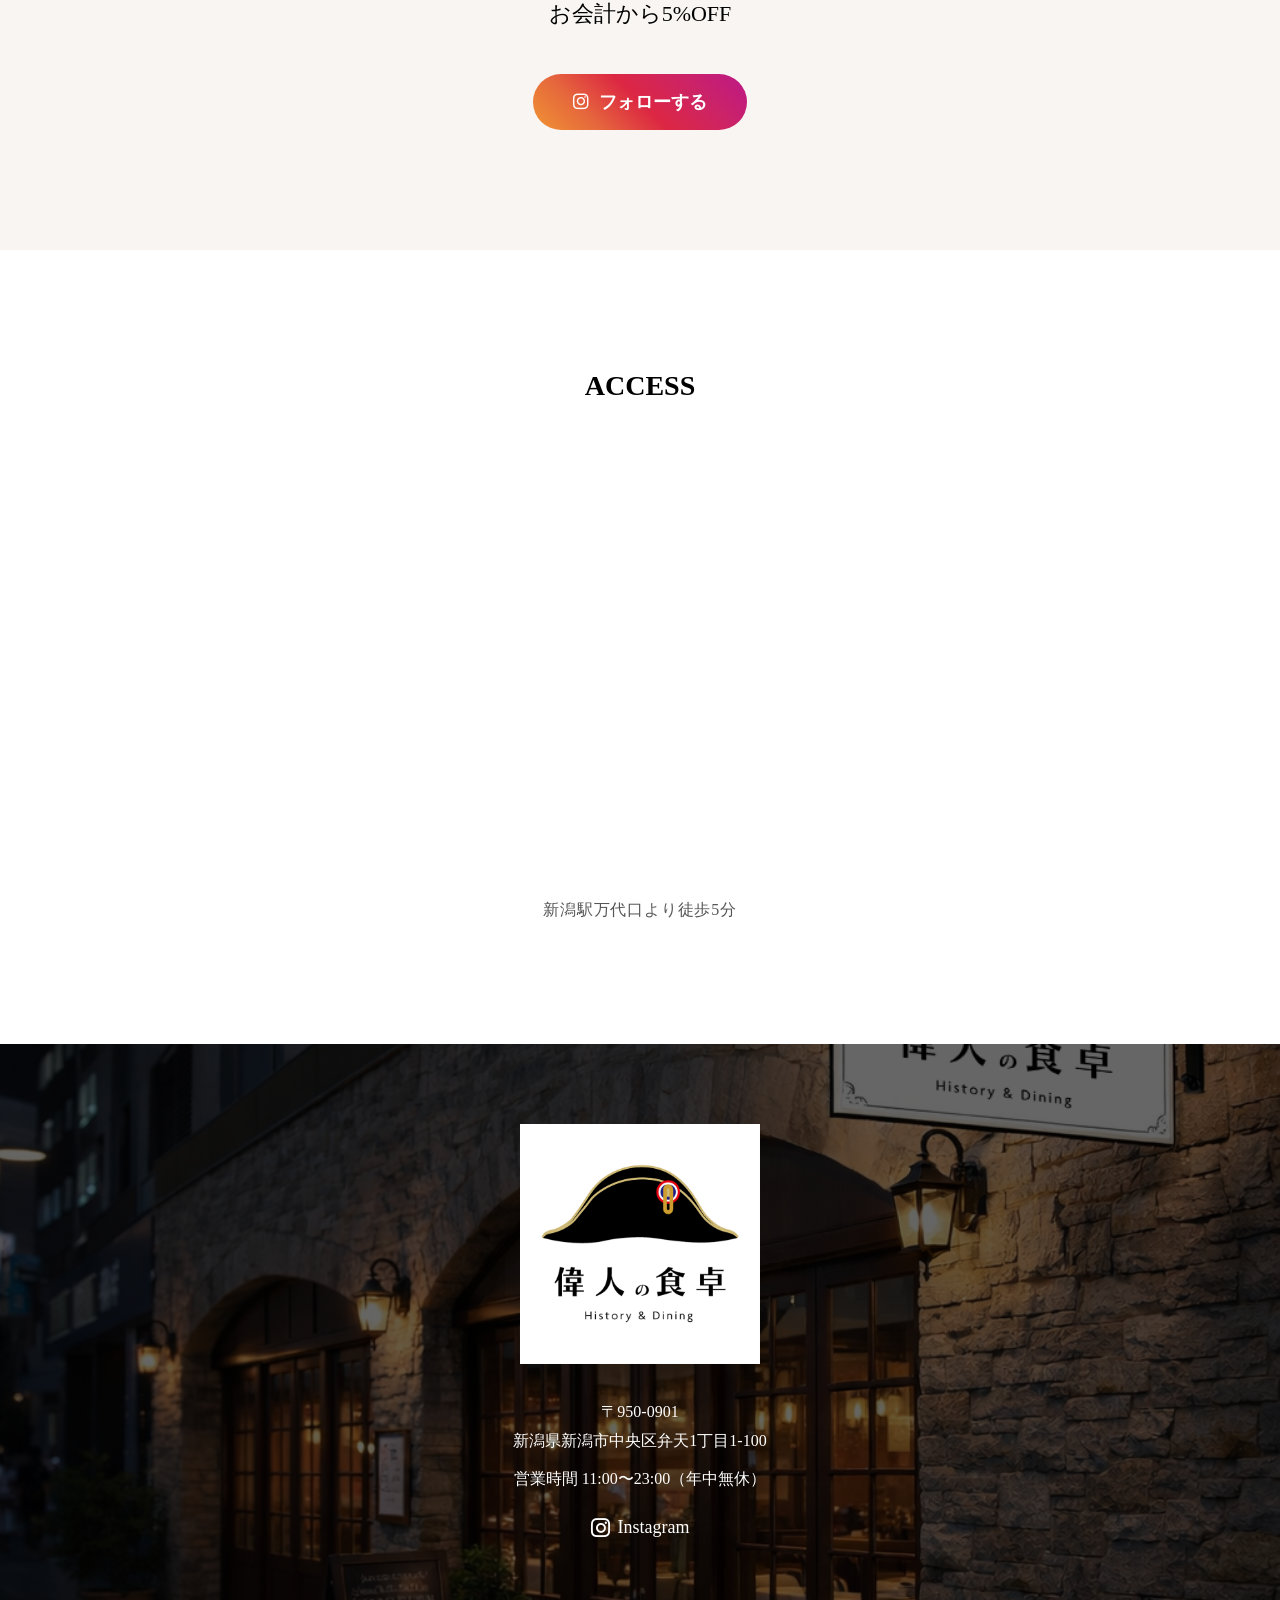
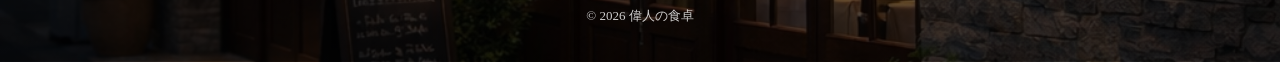
==== commit 6f742b63: "Add files via upload" ====
--- a/open.html
+++ b/open.html
@@ -26,7 +26,7 @@
 <div class="lp-header-inner">
 
 <a href="index.html" class="back-home">
-← 公式サイトへ
+← 公式HP
 </a>
 
 <h1 class="logo">
@@ -37,7 +37,7 @@
 
 <a href="https://www.instagram.com/ijin_no_syokutaku?igsh=dzR2eXVkNWtzcG1s&utm_source=qr" class="follow-btn">
 <i class="fa-brands fa-instagram"></i>
-フォローで5%OFF
+フォローする
 </a>
 
 </div>
--- a/css/style.css
+++ b/css/style.css
@@ -196,18 +196,25 @@
 }
 
 .concept-people img{
+width:240px !important;
+height:240px !important;
+object-fit:cover;
+border-radius:50%;
+}
+
+@media(max-width:768px){
+
+.concept-people{
+gap:20px;
+}
+
+	.concept-people img{
 width:120px !important;
 height:120px !important;
 object-fit:cover;
 border-radius:50%;
 }
-
-@media(max-width:768px){
-
-.concept-people{
-gap:20px;
-}
-
+	
 .concept-title{
 font-size:20px;
 }
@@ -578,7 +585,7 @@
 }
 
 .follow-btn{
-font-size:10px;
+font-size:8px;
 padding:8px 14px;
 }
 
@@ -824,6 +831,10 @@
 
 .concept-text{
 font-size:14px;
+}
+	
+	.concept-text{
+line-height:1.8;
 }
 	
 }
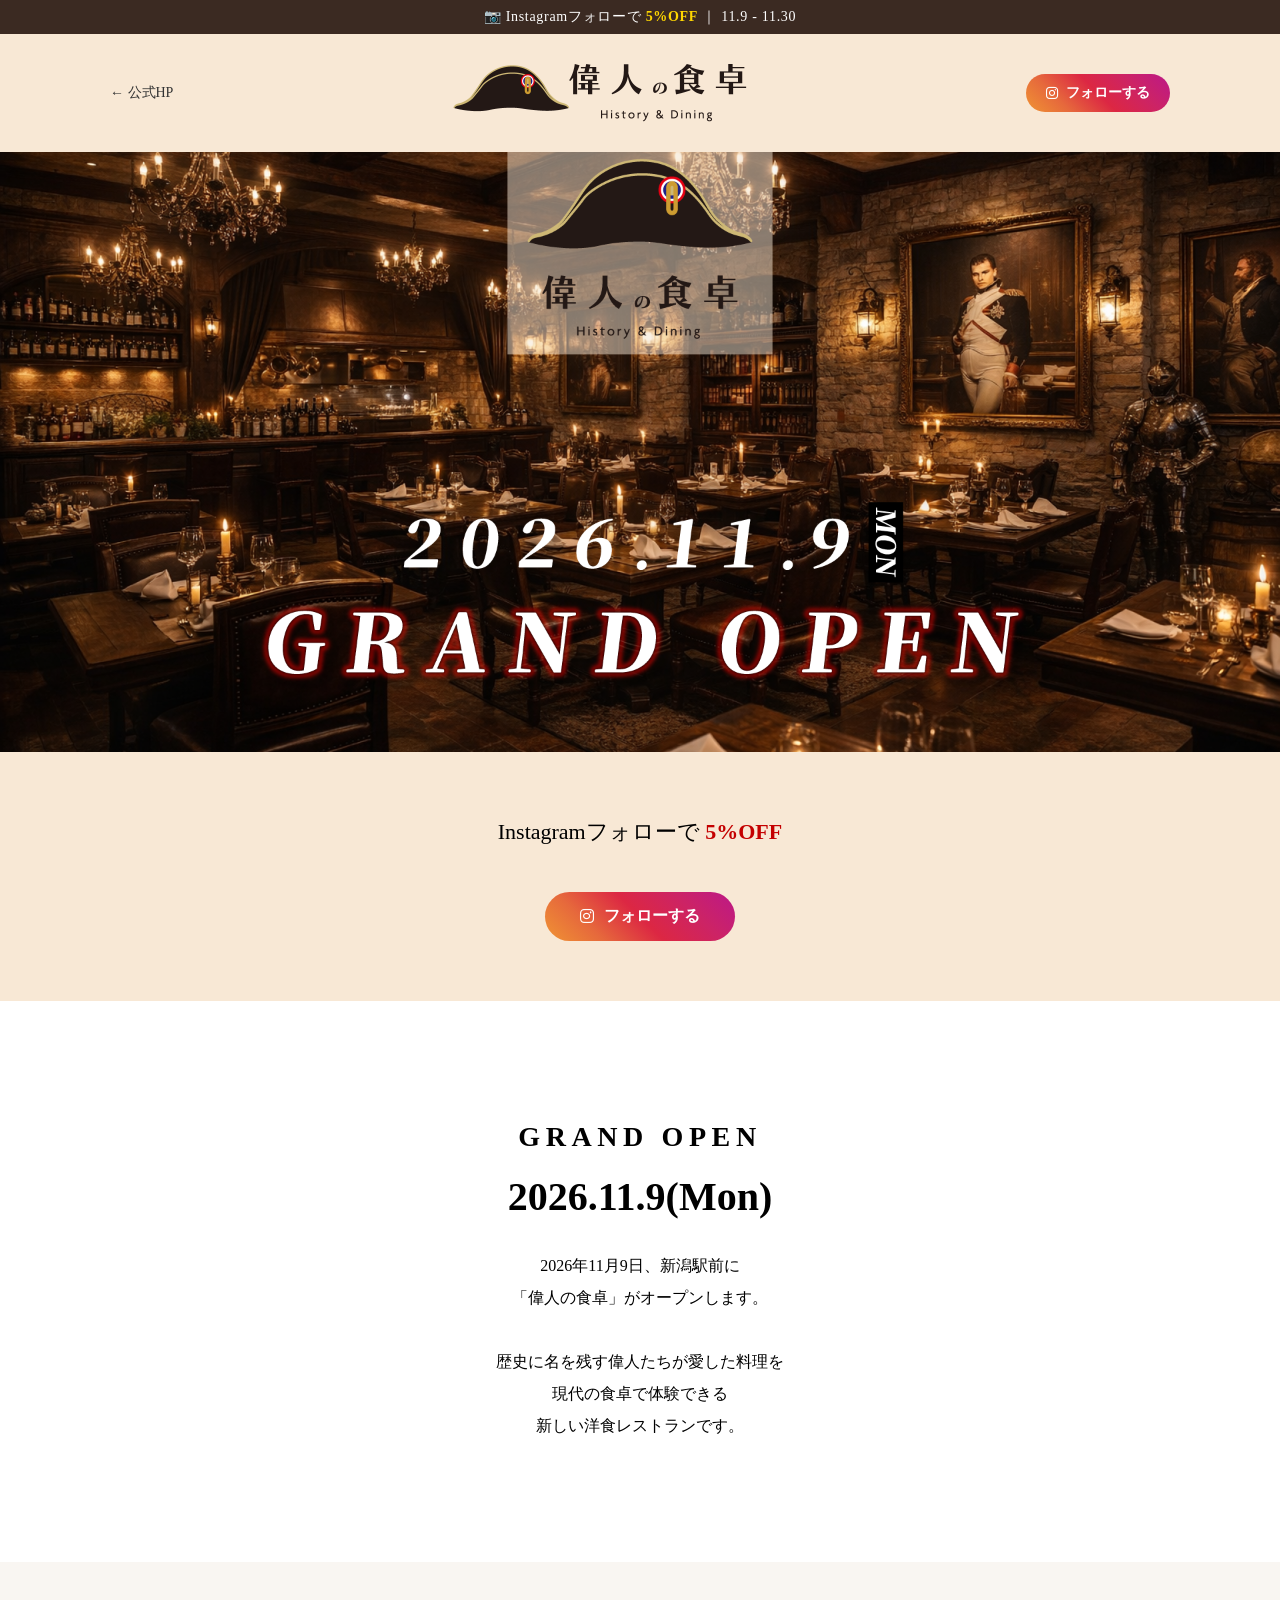
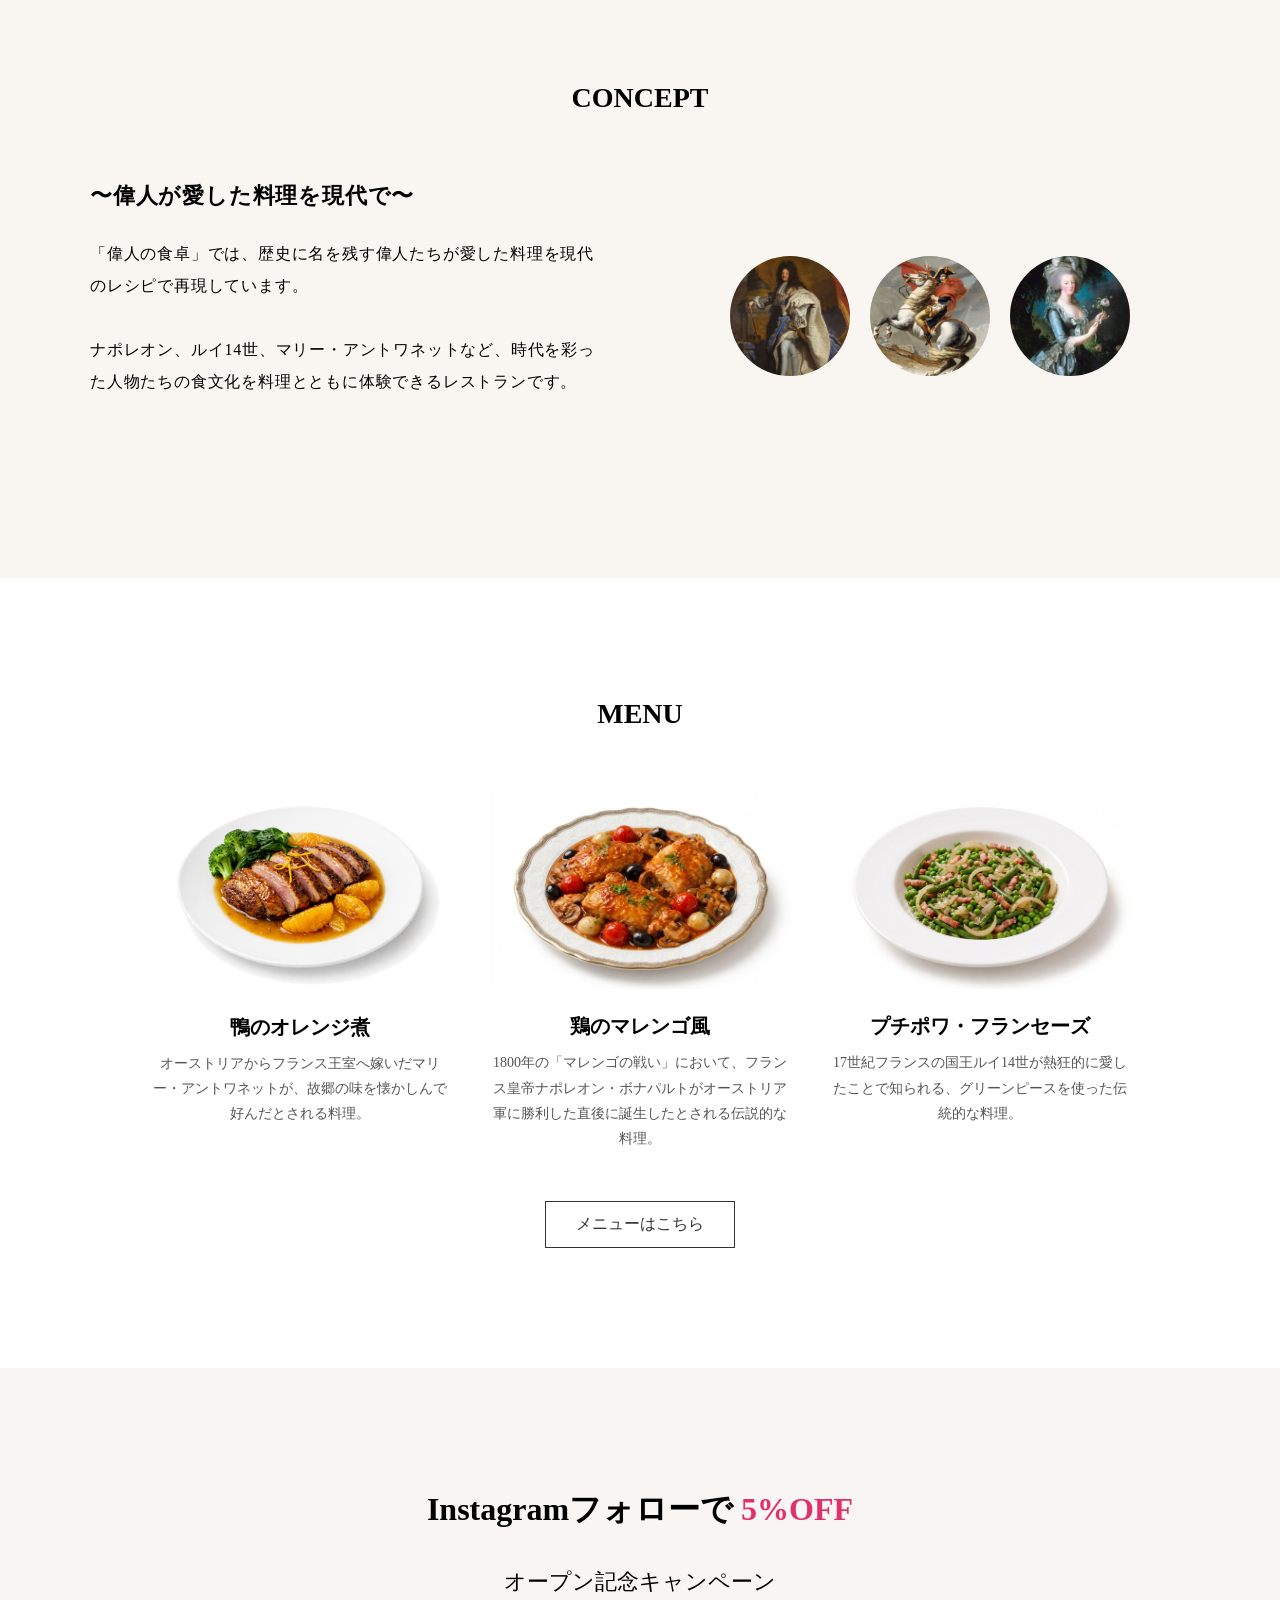
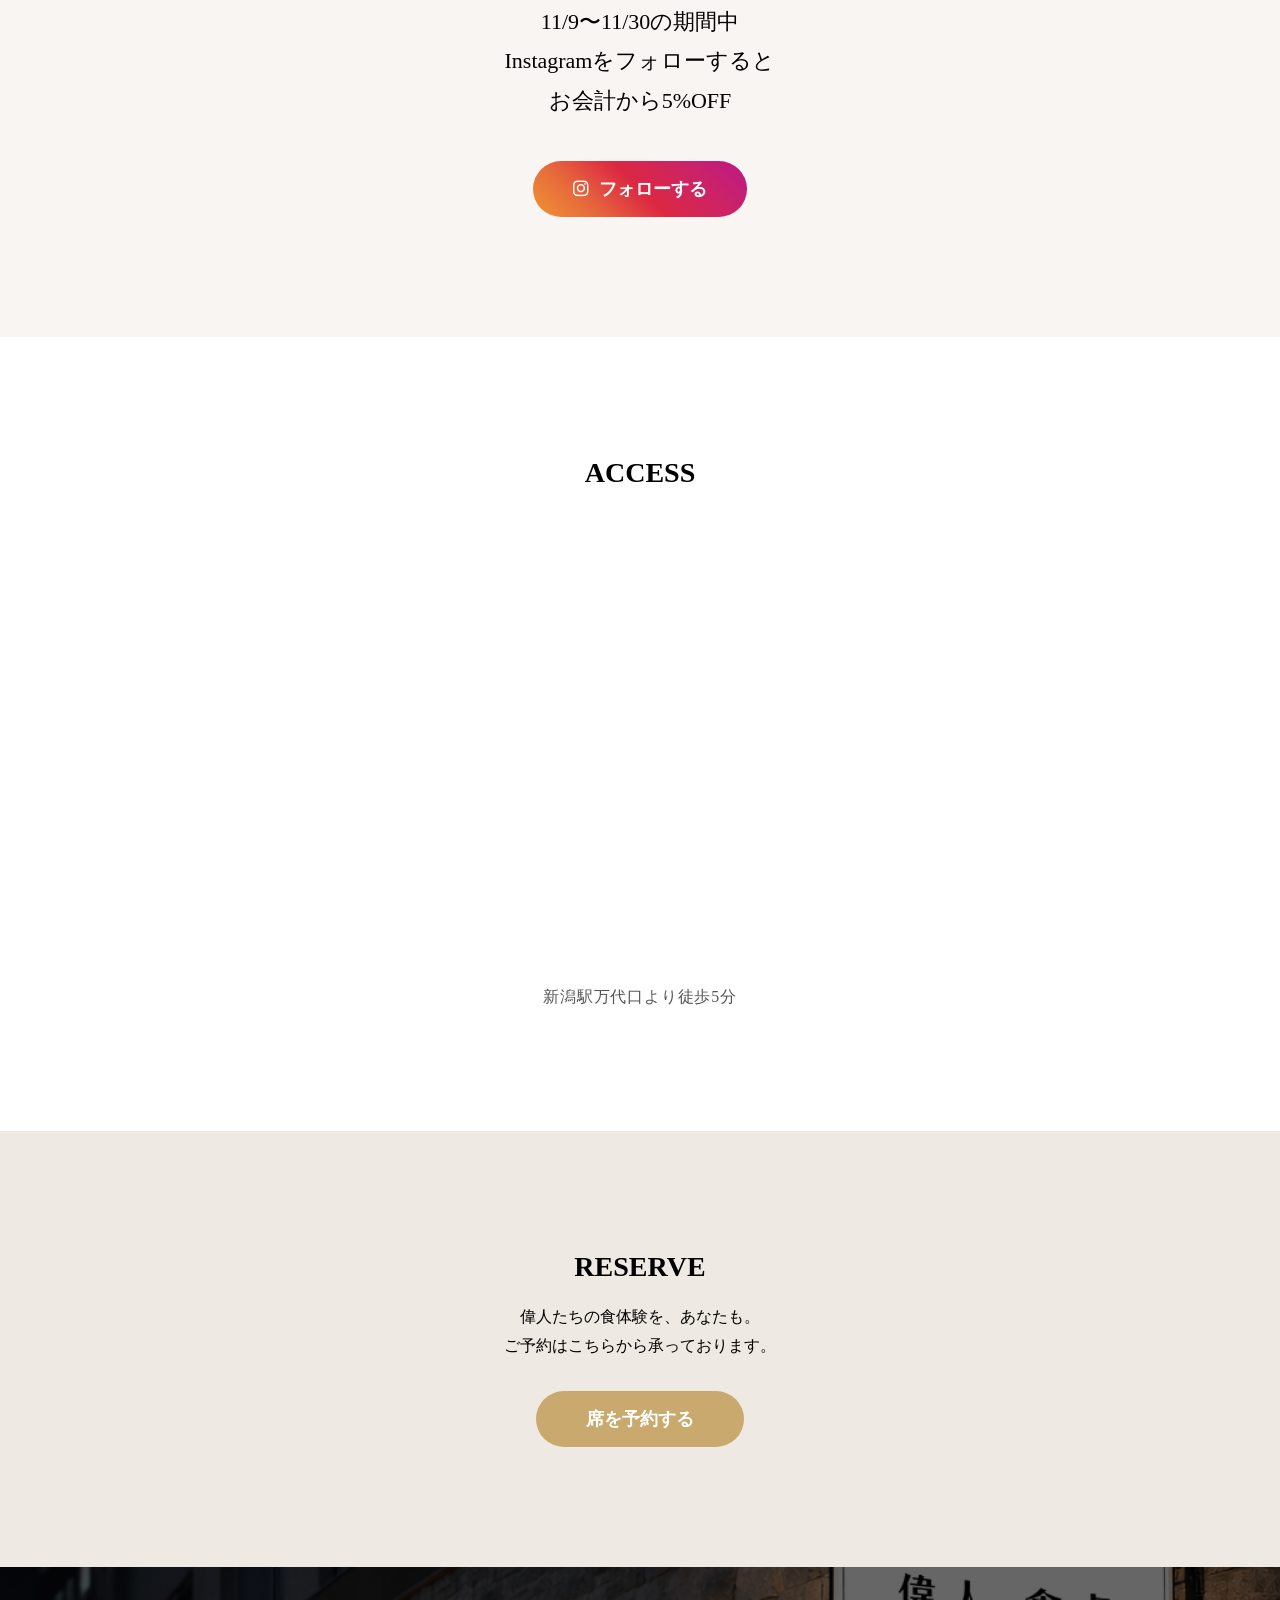
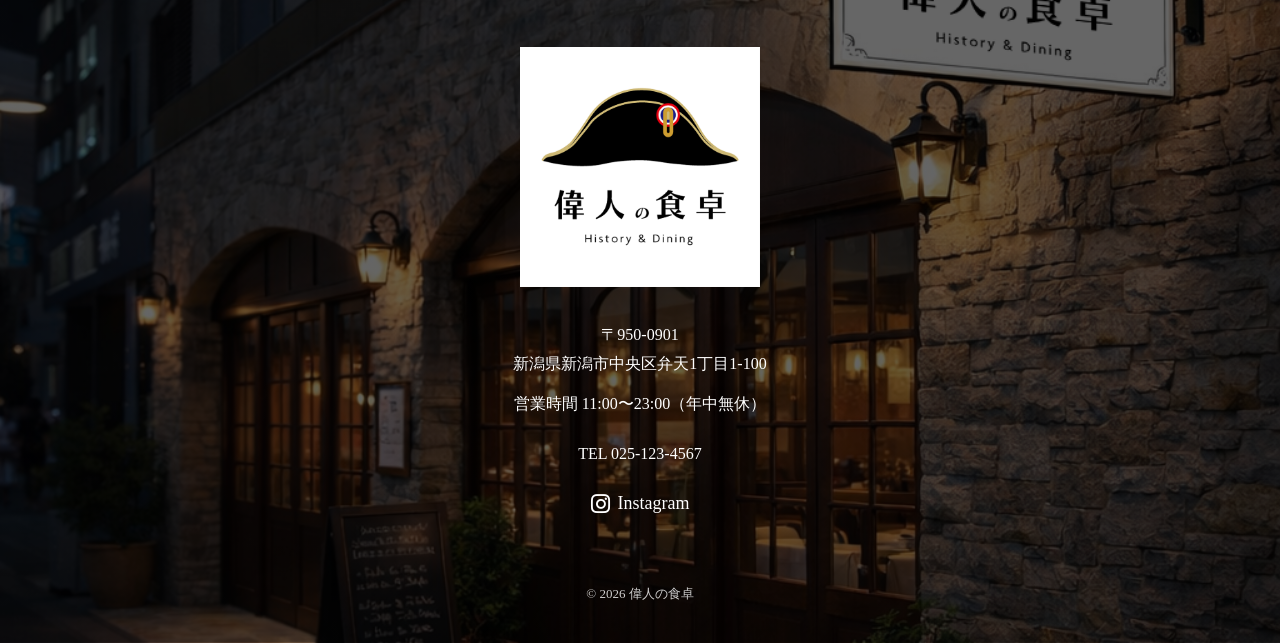
==== commit b8580d89: "Add files via upload" ====
--- a/open.html
+++ b/open.html
@@ -242,6 +242,21 @@
 </section>	
 	
 	
+	<section class="lp-reserve">
+
+<h2 class="fade-up">RESERVE</h2>
+
+<p class="fade-up">
+偉人たちの食体験を、あなたも。<br>
+ご予約はこちらから承っております。
+</p>
+
+<a href="reserve.html" class="lp-reserve-btn fade-up">
+席を予約する
+</a>
+
+</section>
+	
 <footer class="lp-footer">
 
 <div class="footer-inner fade-up">
@@ -257,10 +272,15 @@
 営業時間 11:00〜23:00（年中無休）
 </p>
 
+	<p class="footer-time fade-up">
+TEL 025-123-4567
+</p>
+	
 <a href="https://www.instagram.com/ijin_no_syokutaku?igsh=dzR2eXVkNWtzcG1s&utm_source=qr" class="footer-insta fade-up">
 <i class="fa-brands fa-instagram"></i>
 Instagram
 </a>
+	
 
 <p class="copyright fade-up">
 © 2026 偉人の食卓
--- a/css/style.css
+++ b/css/style.css
@@ -177,13 +177,11 @@
 .concept-text{
 max-width:600px;
 margin:0 auto 60px;
-line-height:0.5;
+line-height:1.4;
 	letter-spacing:0.05em;
 }
 
-p{
-line-height:1.0;
-}
+
 
 
 /* 偉人写真 */
@@ -442,6 +440,43 @@
 letter-spacing:0.05em;
 }
 
+
+/* 予約セクション */
+
+.reserve-cta{
+padding:120px 20px;
+text-align:center;
+background:#efe9e3;
+}
+
+.reserve-cta h2{
+font-size:28px;
+margin-bottom:20px;
+}
+
+.reserve-cta p{
+margin-bottom:30px;
+line-height:1.8;
+}
+
+.reserve-btn{
+display:inline-block;
+padding:14px 40px;
+background:#c9a96e;
+color:#fff;
+text-decoration:none;
+border-radius:30px;
+font-weight:bold;
+transition:0.3s;
+}
+
+.reserve-btn:hover{
+transform:translateY(-3px);
+background:#a8894f;
+box-shadow:0 8px 20px rgba(0,0,0,0.15);
+}
+
+
 /* FOOTER */
 
 .footer{
@@ -1002,6 +1037,43 @@
 }
 
 
+/* LP 予約セクション */
+
+.lp-reserve{
+padding:120px 20px;
+text-align:center;
+background:#efe9e3;
+}
+
+.lp-reserve h2{
+font-size:28px;
+margin-bottom:20px;
+}
+
+.lp-reserve p{
+margin-bottom:30px;
+line-height:1.8;
+}
+
+.lp-reserve-btn{
+display:inline-block;
+padding:16px 50px;
+background:#c9a96e;
+color:#fff;
+text-decoration:none;
+border-radius:50px;
+font-weight:bold;
+font-size:18px;
+transition:0.3s;
+animation:followPulse 2s infinite;
+}
+
+.lp-reserve-btn:hover{
+transform:translateY(-3px);
+background:#a8894f;
+box-shadow:0 10px 25px rgba(0,0,0,0.15);
+}
+
 /* LP FOOTER */
 
 .lp-footer{
@@ -1142,4 +1214,378 @@
 
 .fv{
 position:relative;
+}
+
+
+
+
+
+/* メニューページ */
+
+.menu-page .lp-header{
+  position: fixed;
+  top:0;
+  left:0;
+  width:100%;
+  z-index:1000;
+}
+
+.menu-page {
+  background: #f9f6f2;
+  color: #333;
+}
+
+.menu-page h2 {
+  text-align: center;
+  margin: 80px 0 10px;
+  font-size: 30px;
+  letter-spacing: 0.1em;
+}
+
+.menu-page .copy {
+  text-align: center;
+  margin-bottom: 50px;
+  color: #666;
+  font-size: 15px;
+}
+
+
+
+.menu-page .menu-item {
+  display: flex;
+  gap: 60px;
+  align-items: center;
+  justify-content: space-between;
+
+  margin: 80px auto;
+  max-width: 1100px;
+  width: 90%;
+
+  background: #fff;
+  padding: 40px;
+  border-radius: 10px;
+}
+
+.menu-page .menu-image {
+  position: relative;
+  width: 50%;
+}
+
+.menu-page .menu-image img {
+  width: 100%;
+  border-radius: 10px;
+}
+
+
+.menu-page .chef-bg {
+  position: absolute;
+  top: 0;
+  left: 0;
+  width: 100%;
+  opacity: 0.08;
+}
+
+.menu-page .menu-content {
+  width: 50%;
+}
+
+
+.menu-page .badge {
+  color: #c9a96e;
+  font-weight: bold;
+  font-size: 14px;
+}
+
+
+
+.menu-page .menu-content h3 {
+  font-size: 26px;
+  margin: 10px 0;
+}
+
+.menu-page .menu-content h3 span {
+  font-size: 18px;
+  margin-left: 10px;
+  color: #c9a96e;
+}
+
+
+
+.menu-page .desc {
+  margin-bottom: 15px;
+  line-height: 1.8;
+}
+
+
+.menu-page .set-list {
+  margin-bottom: 20px;
+  padding-left: 20px;
+}
+
+.menu-page .set-list li {
+  margin-bottom: 6px;
+}
+
+
+.menu-page .chef-name {
+  font-size: 12px;
+  color: #999;
+  margin-bottom: 15px;
+}
+
+
+.menu-page .more {
+  font-size: 12px;
+  color: #777;
+  margin-bottom: 15px;
+}
+
+.menu-page .reserve-btn {
+  display: block;
+  margin: 20px auto 0;
+
+  padding: 12px 28px;
+  background: #c9a96e;
+  color: #fff;
+  text-align: center;
+
+  border-radius: 30px;
+  font-weight: bold;
+}
+
+.menu-page .reserve-btn:hover {
+  transform: translateY(-2px);
+  opacity: 0.9;
+}
+
+.menu-page .menu-content {
+  width: 50%;
+  position: relative;
+}
+
+.menu-page .chef-side {
+float: right;
+  width: 120px;
+  opacity: 0.25;
+  margin: 0 0 10px 20px;
+}
+
+
+.menu-page {
+  padding-top: 70px;
+}
+
+@media (max-width: 768px) {
+
+  .menu-page .menu-item {
+    flex-direction: column;
+    padding: 20px;
+  }
+
+  .menu-page .menu-image,
+  .menu-page .menu-content {
+    width: 100%;
+  }
+
+  .menu-page h2 {
+    font-size: 22px;
+  }
+
+  .menu-page .menu-content h3 {
+    font-size: 20px;
+  }
+
+	.menu-page .chef-side {
+  position: static;
+  width: 80px;
+  margin: 10px auto;
+  display: block;
+}
+
+	.menu-page{
+    padding-top:60px;
+  }
+	
+}
+	
+
+
+.course {
+  padding: 100px 20px;
+  background: #efe9e3;
+  text-align: center;
+}
+
+.course-box {
+  max-width: 800px;
+  margin: 0 auto;
+  background: #fff;
+  padding: 50px 30px;
+  border-radius: 10px;
+	border: 1px solid #e0d6cc;
+}
+
+.course h3 {
+  font-size: 26px;
+  margin: 15px 0;
+}
+
+.course h3 span {
+  font-size: 18px;
+  color: #c9a96e;
+  margin-left: 10px;
+}
+
+.course .desc {
+  line-height: 1.8;
+  margin-bottom: 20px;
+}
+
+.course-list {
+  list-style: none;
+  margin-bottom: 20px;
+  padding: 0;
+}
+
+.course-list li {
+  margin-bottom: 8px;
+}
+
+.course .badge {
+  color: #c9a96e;
+  font-weight: bold;
+}
+
+
+.reserve-btn {
+  transition: all 0.3s ease;
+}
+
+.reserve-btn:hover {
+  transform: translateY(-3px);
+  background: #a8894f;
+  box-shadow: 0 8px 20px rgba(0,0,0,0.15);
+}
+
+
+.menu-page .menu-item {
+  transition: all 0.4s ease;
+}
+
+.menu-page .menu-item:hover {
+  transform: translateY(-5px);
+  box-shadow: 0 10px 30px rgba(0,0,0,0.1);
+}
+
+
+.menu-page .menu-image img {
+  transition: transform 0.5s ease;
+}
+
+.menu-page .menu-item:hover .menu-image img {
+  transform: scale(1.05);
+}
+
+
+.course-box {
+  transition: all 0.4s ease;
+}
+
+.course-box:hover {
+  transform: translateY(-5px);
+  box-shadow: 0 10px 25px rgba(0,0,0,0.1);
+}
+
+
+.menu-page .menu-item {
+  border: 1px solid transparent;
+}
+
+.menu-page .menu-item {
+  border: 1px solid transparent;
+}
+
+.menu-page .menu-item:hover {
+  border: 1px solid #e0d6cc;
+}
+
+
+
+
+.reserve-page {
+  background: #f9f6f2;
+  padding-top: 70px;
+}
+
+.reserve-page .lp-header{
+  position: fixed;
+  top:0;
+  left:0;
+  width:100%;
+  z-index:1000;
+}
+
+.reserve {
+  max-width: 600px;
+  margin: 80px auto;
+  padding: 40px;
+  background: #fff;
+  border-radius: 10px;
+}
+
+.reserve h2 {
+  text-align: center;
+  margin-bottom: 10px;
+}
+
+.reserve .copy {
+  text-align: center;
+  margin-bottom: 30px;
+  color: #666;
+}
+
+.reserve-form {
+  display: flex;
+  flex-direction: column;
+  gap: 15px;
+}
+
+.reserve-form label {
+  font-size: 14px;
+}
+
+.reserve-form input,
+.reserve-form select,
+.reserve-form textarea {
+  padding: 10px;
+  border: 1px solid #ccc;
+  border-radius: 5px;
+  font-family: inherit;
+}
+
+.reserve-form textarea {
+  height: 100px;
+}
+
+.reserve-form button {
+  margin-top: 20px;
+  padding: 12px;
+  background: #c9a96e;
+  color: #fff;
+  border: none;
+  border-radius: 30px;
+  font-weight: bold;
+  cursor: pointer;
+  transition: 0.3s;
+}
+
+.reserve-form button:hover {
+  background: #a8894f;
+}
+
+.note {
+  font-size: 12px;
+  color: #777;
+  margin-top: 20px;
+  text-align: center;
 }
